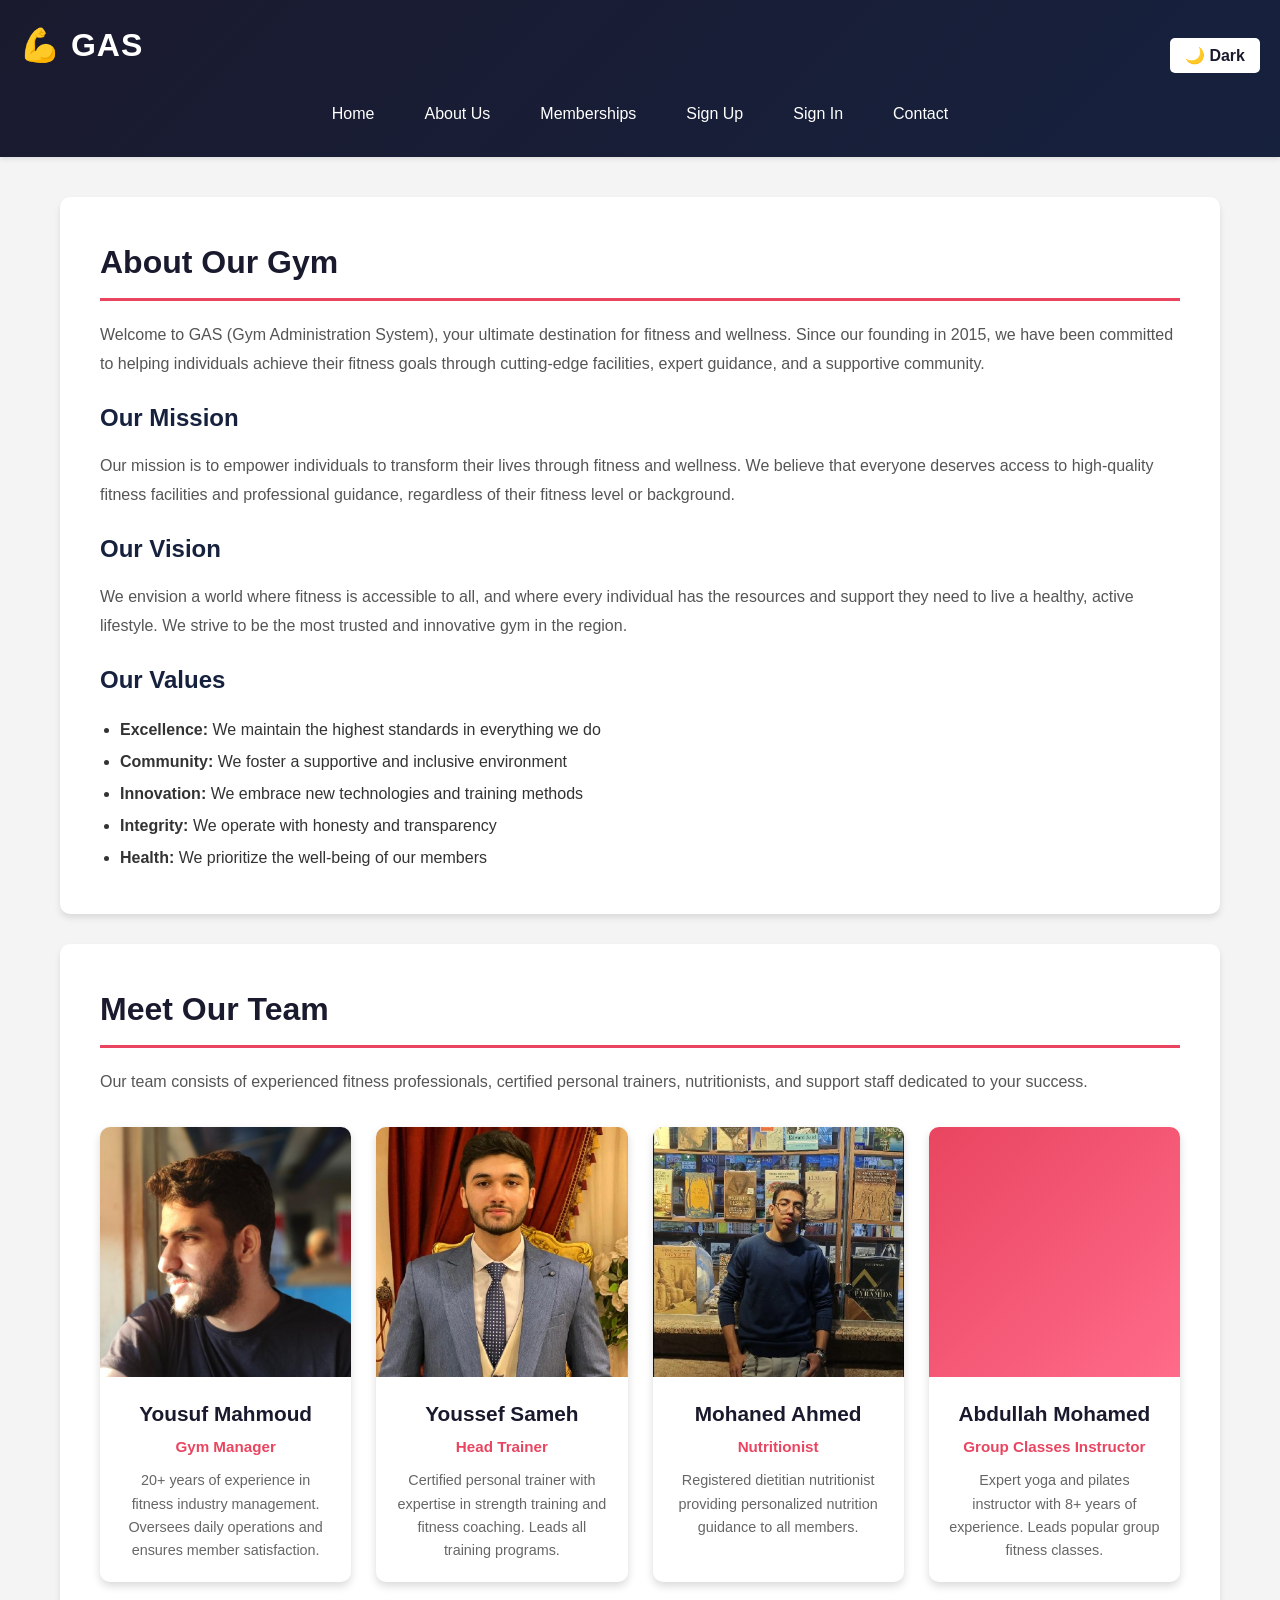
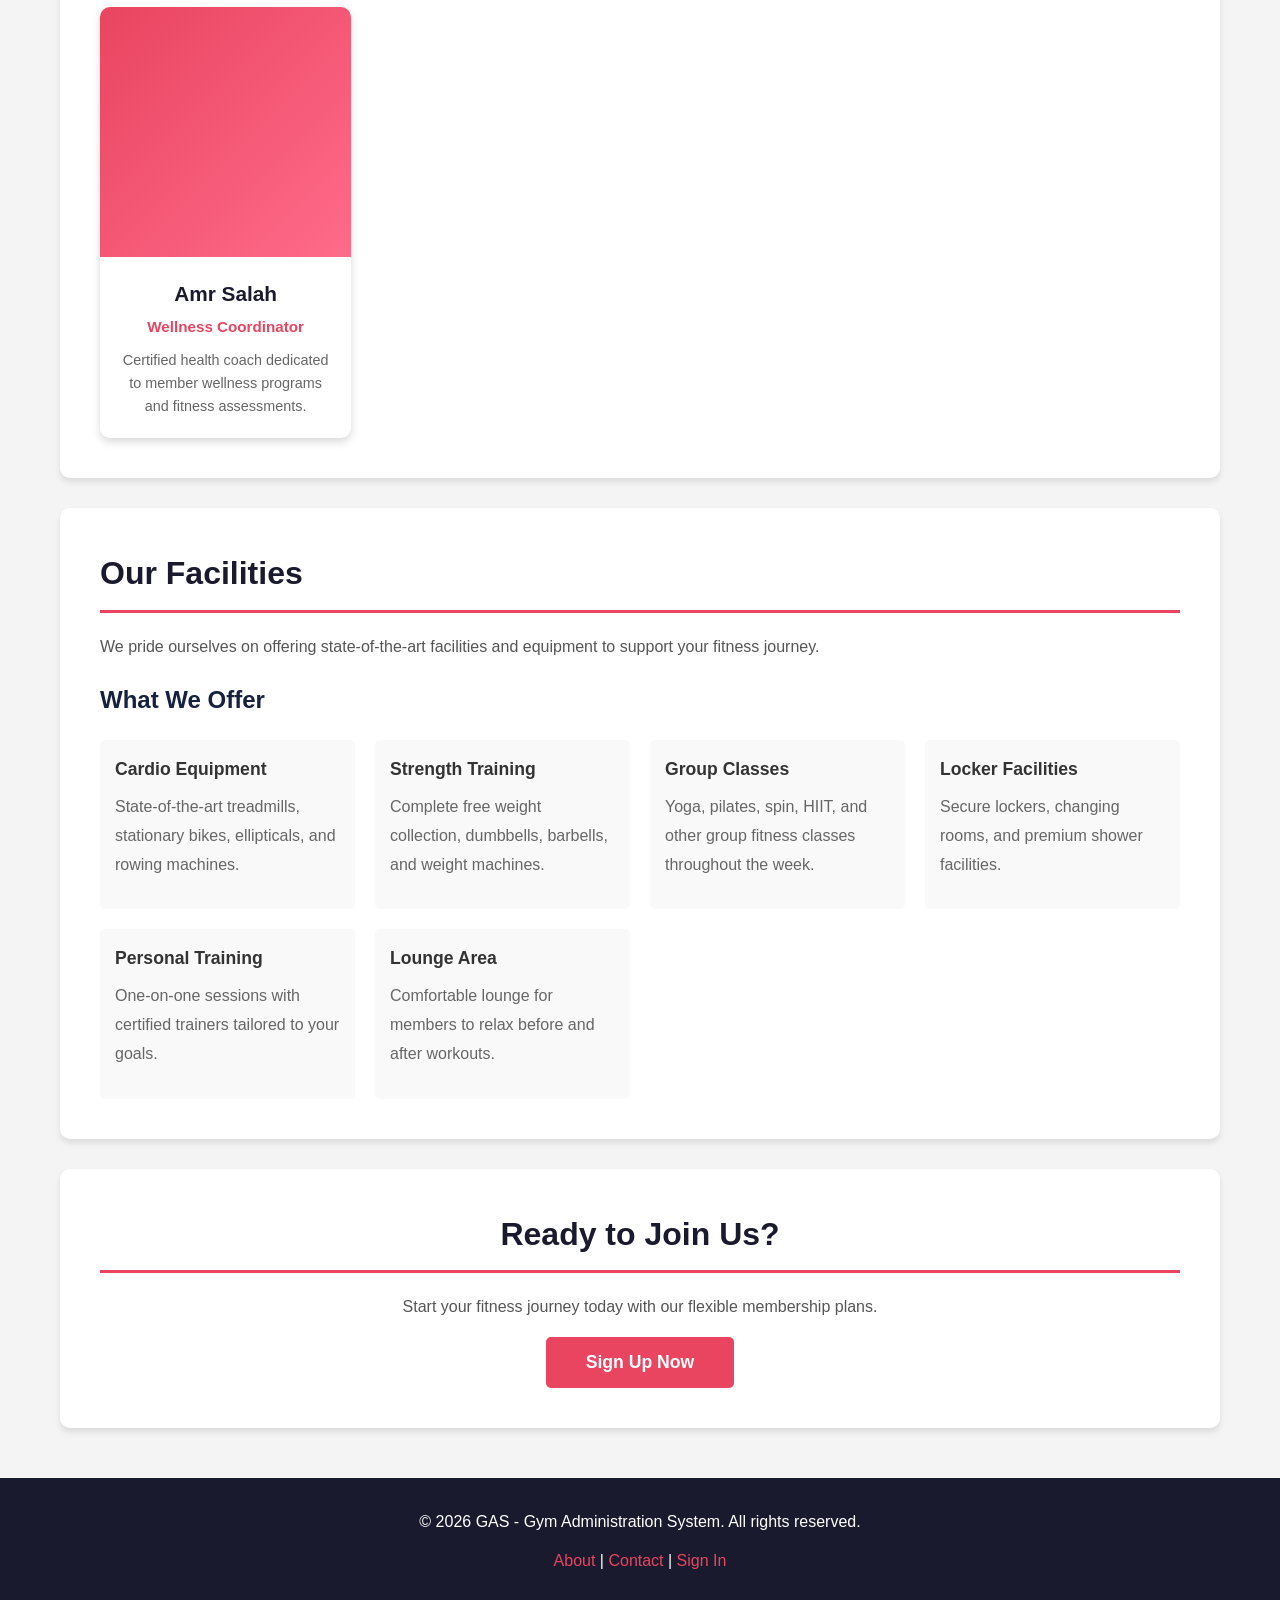
==== about.html @ 2ce0ecf8 "Adding website content" ====
<!DOCTYPE html>
<html lang="en">
<head>
    <meta charset="UTF-8">
    <meta name="viewport" content="width=device-width, initial-scale=1.0">
    <title>About Us - GAS (Gym Administration System)</title>
    <link rel="stylesheet" href="style.css">
</head>
<body>
    <!-- HEADER & NAVIGATION -->
    <header>
        <div style="display: flex; justify-content: space-between; align-items: center; padding: 0 20px;">
            <h1>💪 GAS 
            </h1>
            <button id="themeToggle" onclick="toggleTheme();" style="background: white; color: #1a1a2e; border: none; padding: 8px 15px; border-radius: 5px; cursor: pointer; font-weight: 600; font-size: 1em;">🌙 Dark</button>
        </div>
        <nav>
            <a href="index.html">Home</a>
            <a href="about.html">About Us</a>
            <a href="checkout.html">Memberships</a>
            <a href="signup.html">Sign Up</a>
            <a href="signin.html">Sign In</a>
            <a href="contact.html">Contact</a>
        </nav>
    </header>

    <!-- MAIN CONTENT -->
    <div class="container">
        <!-- ABOUT SECTION -->
        <div class="section">
            <h2>About Our Gym</h2>
            <p>
                Welcome to GAS (Gym Administration System), your ultimate destination for fitness and wellness. 
                Since our founding in 2015, we have been committed to helping individuals achieve their fitness 
                goals through cutting-edge facilities, expert guidance, and a supportive community.
            </p>

            <h3>Our Mission</h3>
            <p>
                Our mission is to empower individuals to transform their lives through fitness and wellness. 
                We believe that everyone deserves access to high-quality fitness facilities and professional 
                guidance, regardless of their fitness level or background.
            </p>

            <h3>Our Vision</h3>
            <p>
                We envision a world where fitness is accessible to all, and where every individual has the 
                resources and support they need to live a healthy, active lifestyle. We strive to be the most 
                trusted and innovative gym in the region.
            </p>

            <h3>Our Values</h3>
            <ul style="margin-left: 20px; line-height: 2;">
                <li><strong>Excellence:</strong> We maintain the highest standards in everything we do</li>
                <li><strong>Community:</strong> We foster a supportive and inclusive environment</li>
                <li><strong>Innovation:</strong> We embrace new technologies and training methods</li>
                <li><strong>Integrity:</strong> We operate with honesty and transparency</li>
                <li><strong>Health:</strong> We prioritize the well-being of our members</li>
            </ul>
        </div>

        <!-- TEAM SECTION -->
        <div class="section">
            <h2>Meet Our Team</h2>
            <p>
                Our team consists of experienced fitness professionals, certified personal trainers, 
                nutritionists, and support staff dedicated to your success.
            </p>

            <div class="team-grid">
                <div class="team-card">
                    <img src="images/Yousuf.jpg" alt="Yousuf Mahmoud" class="team-image-photo">
                    <div class="team-info">
                        <div class="team-name">Yousuf Mahmoud</div>
                        <div class="team-role">Gym Manager</div>
                        <div class="team-description">
                            20+ years of experience in fitness industry management. Oversees daily operations and ensures member satisfaction.
                        </div>
                    </div>
                </div>

                <div class="team-card">
                    <img src="images/sameh.jpeg" alt="Youssef Sameh" class="team-image-photo">
                    <div class="team-info">
                        <div class="team-name">Youssef Sameh</div>
                        <div class="team-role">Head Trainer</div>
                        <div class="team-description">
                            Certified personal trainer with expertise in strength training and fitness coaching. Leads all training programs.
                        </div>
                    </div>
                </div>

                <div class="team-card">
                    <img src="images/Mohaned.jpeg" alt="Mohaned Ahmed" class="team-image-photo">
                    <div class="team-info">
                        <div class="team-name">Mohaned Ahmed</div>
                        <div class="team-role">Nutritionist</div>
                        <div class="team-description">
                            Registered dietitian nutritionist providing personalized nutrition guidance to all members.
                        </div>
                    </div>
                </div>

                <div class="team-card">
                    <div class="team-image"></div>
                    <div class="team-info">
                        <div class="team-name">Abdullah Mohamed</div>
                        <div class="team-role">Group Classes Instructor</div>
                        <div class="team-description">
                            Expert yoga and pilates instructor with 8+ years of experience. Leads popular group fitness classes.
                        </div>
                    </div>
                </div>

                <div class="team-card">
                    <div class="team-image"></div>
                    <div class="team-info">
                        <div class="team-name">Amr Salah</div>
                        <div class="team-role">Wellness Coordinator</div>
                        <div class="team-description">
                            Certified health coach dedicated to member wellness programs and fitness assessments.
                        </div>
                    </div>
                </div>
            </div>
        </div>

        <!-- FACILITIES SECTION -->
        <div class="section">
            <h2>Our Facilities</h2>
            <p>
                We pride ourselves on offering state-of-the-art facilities and equipment to support your fitness journey.
            </p>

            <h3>What We Offer</h3>
            <div style="display: grid; grid-template-columns: repeat(auto-fit, minmax(250px, 1fr)); gap: 20px; margin-top: 20px;">
                <div style="padding: 15px; background: #f9f9f9; border-radius: 5px;">
                    <strong style="font-size: 1.1em;">Cardio Equipment</strong>
                    <p style="margin-top: 10px; color: #666;">
                        State-of-the-art treadmills, stationary bikes, ellipticals, and rowing machines.
                    </p>
                </div>

                <div style="padding: 15px; background: #f9f9f9; border-radius: 5px;">
                    <strong style="font-size: 1.1em;">Strength Training</strong>
                    <p style="margin-top: 10px; color: #666;">
                        Complete free weight collection, dumbbells, barbells, and weight machines.
                    </p>
                </div>

                <div style="padding: 15px; background: #f9f9f9; border-radius: 5px;">
                    <strong style="font-size: 1.1em;">Group Classes</strong>
                    <p style="margin-top: 10px; color: #666;">
                        Yoga, pilates, spin, HIIT, and other group fitness classes throughout the week.
                    </p>
                </div>

                <div style="padding: 15px; background: #f9f9f9; border-radius: 5px;">
                    <strong style="font-size: 1.1em;">Locker Facilities</strong>
                    <p style="margin-top: 10px; color: #666;">
                        Secure lockers, changing rooms, and premium shower facilities.
                    </p>
                </div>

                <div style="padding: 15px; background: #f9f9f9; border-radius: 5px;">
                    <strong style="font-size: 1.1em;">Personal Training</strong>
                    <p style="margin-top: 10px; color: #666;">
                        One-on-one sessions with certified trainers tailored to your goals.
                    </p>
                </div>

                <div style="padding: 15px; background: #f9f9f9; border-radius: 5px;">
                    <strong style="font-size: 1.1em;">Lounge Area</strong>
                    <p style="margin-top: 10px; color: #666;">
                        Comfortable lounge for members to relax before and after workouts.
                    </p>
                </div>
            </div>
        </div>

        <!-- CTA SECTION -->
        <div class="section text-center">
            <h2>Ready to Join Us?</h2>
            <p>Start your fitness journey today with our flexible membership plans.</p>
            <button onclick="window.location.href='signup.html';" style="font-size: 1.1em; padding: 15px 40px;">
                Sign Up Now
            </button>
        </div>
    </div>

    <!-- FOOTER -->
    <footer>
        <p>&copy; 2026 GAS - Gym Administration System. All rights reserved.</p>
        <p>
            <a href="about.html">About</a> | 
            <a href="contact.html">Contact</a> | 
            <a href="signin.html">Sign In</a>
        </p>
    </footer>

    <script src="script.js"></script>
</body>
</html>
---- style.css ----
/* ============================================
   GYM ADMINISTRATION SYSTEM - SHARED CSS
   ============================================ */

* {
    margin: 0;
    padding: 0;
    box-sizing: border-box;
}

body {
    font-family: 'Segoe UI', Tahoma, Geneva, Verdana, sans-serif;
    line-height: 1.6;
    color: #333;
    background-color: #f4f4f4;
}

/* ============================================
   HEADER & NAVIGATION
   ============================================ */

header {
    background: linear-gradient(135deg, #1a1a2e 0%, #16213e 100%);
    color: white;
    padding: 20px 0;
    box-shadow: 0 2px 5px rgba(0, 0, 0, 0.1);
}

header h1 {
    text-align: center;
    font-size: 2em;
    margin-bottom: 20px;
    letter-spacing: 1px;
}

nav {
    display: flex;
    justify-content: center;
    flex-wrap: wrap;
    gap: 20px;
}

nav a {
    color: white;
    text-decoration: none;
    padding: 10px 15px;
    border-radius: 5px;
    transition: background 0.3s ease;
    font-weight: 500;
}

nav a:hover {
    background-color: #e94560;
}

/* ============================================
   CONTAINER & LAYOUT
   ============================================ */

.container {
    max-width: 1200px;
    margin: 40px auto;
    padding: 0 20px;
}

.section {
    background: white;
    padding: 40px;
    border-radius: 10px;
    box-shadow: 0 4px 6px rgba(0, 0, 0, 0.1);
    margin-bottom: 30px;
}

h2 {
    font-size: 2em;
    color: #1a1a2e;
    margin-bottom: 20px;
    border-bottom: 3px solid #e94560;
    padding-bottom: 10px;
}

h3 {
    font-size: 1.5em;
    color: #16213e;
    margin-top: 20px;
    margin-bottom: 15px;
}

p {
    color: #555;
    margin-bottom: 15px;
    line-height: 1.8;
}

/* ============================================
   FORMS
   ============================================ */

form {
    display: flex;
    flex-direction: column;
    gap: 15px;
    margin-top: 20px;
}

label {
    font-weight: 600;
    color: #1a1a2e;
    margin-bottom: 5px;
    display: block;
}

input[type="text"],
input[type="email"],
input[type="password"],
input[type="tel"],
textarea,
select {
    padding: 12px;
    border: 2px solid #ddd;
    border-radius: 5px;
    font-size: 1em;
    transition: border-color 0.3s ease;
    font-family: inherit;
}

input[type="text"]:focus,
input[type="email"]:focus,
input[type="password"]:focus,
input[type="tel"]:focus,
textarea:focus,
select:focus {
    outline: none;
    border-color: #e94560;
    background-color: #fafafa;
}

textarea {
    resize: vertical;
    min-height: 120px;
}

/* ============================================
   BUTTONS
   ============================================ */

button,
input[type="submit"] {
    padding: 12px 30px;
    background-color: #e94560;
    color: white;
    border: none;
    border-radius: 5px;
    font-size: 1em;
    font-weight: 600;
    cursor: pointer;
    transition: background-color 0.3s ease, transform 0.2s ease;
}

button:hover,
input[type="submit"]:hover {
    background-color: #d63a4f;
    transform: translateY(-2px);
}

button:active,
input[type="submit"]:active {
    transform: translateY(0);
}

/* ============================================
   CARDS & PRODUCTS
   ============================================ */

.products-grid {
    display: grid;
    grid-template-columns: repeat(auto-fit, minmax(250px, 1fr));
    gap: 25px;
    margin-top: 30px;
}

.product-card {
    background: white;
    border: 2px solid #ddd;
    border-radius: 10px;
    padding: 25px;
    text-align: center;
    box-shadow: 0 2px 8px rgba(0, 0, 0, 0.1);
    transition: transform 0.3s ease, box-shadow 0.3s ease;
}

.product-card:hover {
    transform: translateY(-5px);
    box-shadow: 0 6px 15px rgba(0, 0, 0, 0.15);
}

.product-name {
    font-size: 1.5em;
    font-weight: 700;
    color: #1a1a2e;
    margin-bottom: 10px;
}

.product-description {
    color: #666;
    margin-bottom: 15px;
    font-size: 0.95em;
}

.product-price {
    font-size: 2em;
    color: #e94560;
    font-weight: 700;
    margin-bottom: 15px;
}

.product-duration {
    color: #999;
    margin-bottom: 20px;
    font-size: 0.9em;
}

.product-features {
    text-align: left;
    margin: 20px 0;
    background: #f9f9f9;
    padding: 15px;
    border-radius: 5px;
    font-size: 0.9em;
}

.product-features li {
    list-style-position: inside;
    margin: 8px 0;
    color: #555;
}

/* ============================================
   TEAM MEMBER CARDS
   ============================================ */

.team-grid {
    display: grid;
    grid-template-columns: repeat(auto-fit, minmax(220px, 1fr));
    gap: 25px;
    margin-top: 30px;
}

.team-card {
    background: white;
    border-radius: 10px;
    overflow: hidden;
    box-shadow: 0 4px 8px rgba(0, 0, 0, 0.15);
    transition: transform 0.3s ease, box-shadow 0.3s ease;
    text-align: center;
}

.team-card:hover {
    transform: translateY(-8px);
    box-shadow: 0 8px 16px rgba(0, 0, 0, 0.2);
}

.team-image {
    width: 100%;
    height: 250px;
    background: linear-gradient(135deg, #e94560, #ff6b8a);
    display: flex;
    align-items: center;
    justify-content: center;
    font-size: 5em;
    color: white;
    font-weight: bold;
}

.team-image-photo {
    width: 100%;
    height: 250px;
    object-fit: cover;
    display: block;
}

.team-info {
    padding: 20px;
}

.team-name {
    font-size: 1.3em;
    font-weight: 700;
    color: #1a1a2e;
    margin-bottom: 5px;
}

.team-role {
    font-size: 0.95em;
    color: #e94560;
    font-weight: 600;
    margin-bottom: 10px;
}

.team-description {
    color: #666;
    font-size: 0.9em;
    line-height: 1.6;
}

/* ============================================
   CHECKOUT SUMMARY
   ============================================ */

.checkout-summary {
    background: #f9f9f9;
    padding: 20px;
    border-radius: 10px;
    margin-top: 30px;
    border-left: 4px solid #e94560;
}

.summary-row {
    display: flex;
    justify-content: space-between;
    padding: 10px 0;
    border-bottom: 1px solid #ddd;
}

.summary-row:last-child {
    border-bottom: none;
}

.summary-total {
    display: flex;
    justify-content: space-between;
    padding: 15px 0;
    font-weight: 700;
    font-size: 1.3em;
    color: #1a1a2e;
    border-top: 2px solid #ddd;
}

.checkout-form {
    background: #f9f9f9;
    padding: 25px;
    border-radius: 10px;
    margin-top: 30px;
}

/* ============================================
   FOOTER
   ============================================ */

footer {
    background: #1a1a2e;
    color: white;
    text-align: center;
    padding: 30px;
    margin-top: 50px;
}

footer p {
    color: white;
    margin-bottom: 10px;
}

footer a {
    color: #e94560;
    text-decoration: none;
}

footer a:hover {
    text-decoration: underline;
}

/* ============================================
   UTILITY CLASSES
   ============================================ */

.text-center {
    text-align: center;
}

.text-success {
    color: #27ae60;
}

.text-error {
    color: #e74c3c;
}

.mt-20 {
    margin-top: 20px;
}

.mb-20 {
    margin-bottom: 20px;
}

.hidden {
    display: none;
}

/* ============================================
   RESPONSIVE DESIGN
   ============================================ */

@media (max-width: 768px) {
    header h1 {
        font-size: 1.5em;
    }

    nav {
        gap: 10px;
    }

    nav a {
        padding: 8px 12px;
        font-size: 0.9em;
    }

    .container {
        margin: 20px auto;
    }

    .section {
        padding: 20px;
    }

    h2 {
        font-size: 1.5em;
    }

    .products-grid {
        grid-template-columns: 1fr;
    }

    form {
        gap: 12px;
    }
}

/* ============================================
   DARK MODE THEME
   ============================================ */

body.dark-mode {
    background-color: #1a1a2e;
    color: #e0e0e0;
}

body.dark-mode header {
    background: linear-gradient(135deg, #0f0f1e 0%, #1a1a2e 100%);
    box-shadow: 0 2px 5px rgba(0, 0, 0, 0.5);
}

body.dark-mode nav a:hover {
    background-color: #ff6b8a;
}

body.dark-mode .section {
    background: #2a2a3e;
    box-shadow: 0 4px 6px rgba(0, 0, 0, 0.3);
    border-color: #3a3a4e;
}

body.dark-mode h2 {
    color: #e0e0e0;
    border-bottom-color: #e94560;
}

body.dark-mode h3 {
    color: #f0f0f0;
}

body.dark-mode p {
    color: #b0b0b0;
}

body.dark-mode label {
    color: #e0e0e0;
}

body.dark-mode input[type="text"],
body.dark-mode input[type="email"],
body.dark-mode input[type="password"],
body.dark-mode input[type="tel"],
body.dark-mode textarea,
body.dark-mode select {
    background-color: #1a1a2e;
    color: #e0e0e0;
    border-color: #444;
}

body.dark-mode input[type="text"]:focus,
body.dark-mode input[type="email"]:focus,
body.dark-mode input[type="password"]:focus,
body.dark-mode input[type="tel"]:focus,
body.dark-mode textarea:focus,
body.dark-mode select:focus {
    border-color: #e94560;
    background-color: #252535;
}

body.dark-mode .product-card {
    background: #2a2a3e;
    border-color: #444;
    box-shadow: 0 2px 8px rgba(0, 0, 0, 0.3);
}

body.dark-mode .product-card:hover {
    box-shadow: 0 6px 15px rgba(233, 69, 96, 0.3);
}

body.dark-mode .product-name {
    color: #e0e0e0;
}

body.dark-mode .product-description {
    color: #a0a0a0;
}

body.dark-mode .product-duration {
    color: #707070;
}

body.dark-mode .product-features {
    background: #1a1a2e;
}

body.dark-mode .product-features li {
    color: #a0a0a0;
}

body.dark-mode .team-card {
    background: #2a2a3e;
    box-shadow: 0 4px 8px rgba(0, 0, 0, 0.3);
}

body.dark-mode .team-card:hover {
    box-shadow: 0 8px 16px rgba(233, 69, 96, 0.3);
}

body.dark-mode .team-name {
    color: #e0e0e0;
}

body.dark-mode .team-description {
    color: #a0a0a0;
}

body.dark-mode .checkout-summary {
    background: #1a1a2e;
    border-left-color: #e94560;
}

body.dark-mode .summary-row {
    border-bottom-color: #444;
    color: #e0e0e0;
}

body.dark-mode .summary-total {
    color: #e0e0e0;
    border-top-color: #444;
}

body.dark-mode .checkout-form {
    background: #1a1a2e;
}

body.dark-mode footer {
    background: #0f0f1e;
}

body.dark-mode footer p {
    color: #e0e0e0;
}

body.dark-mode footer a {
    color: #ff6b8a;
}

body.dark-mode .text-center {
    color: #e0e0e0;
}

body.dark-mode #themeToggle {
    background: #2a2a3e;
    color: #e0e0e0;
    border-color: #444;
}
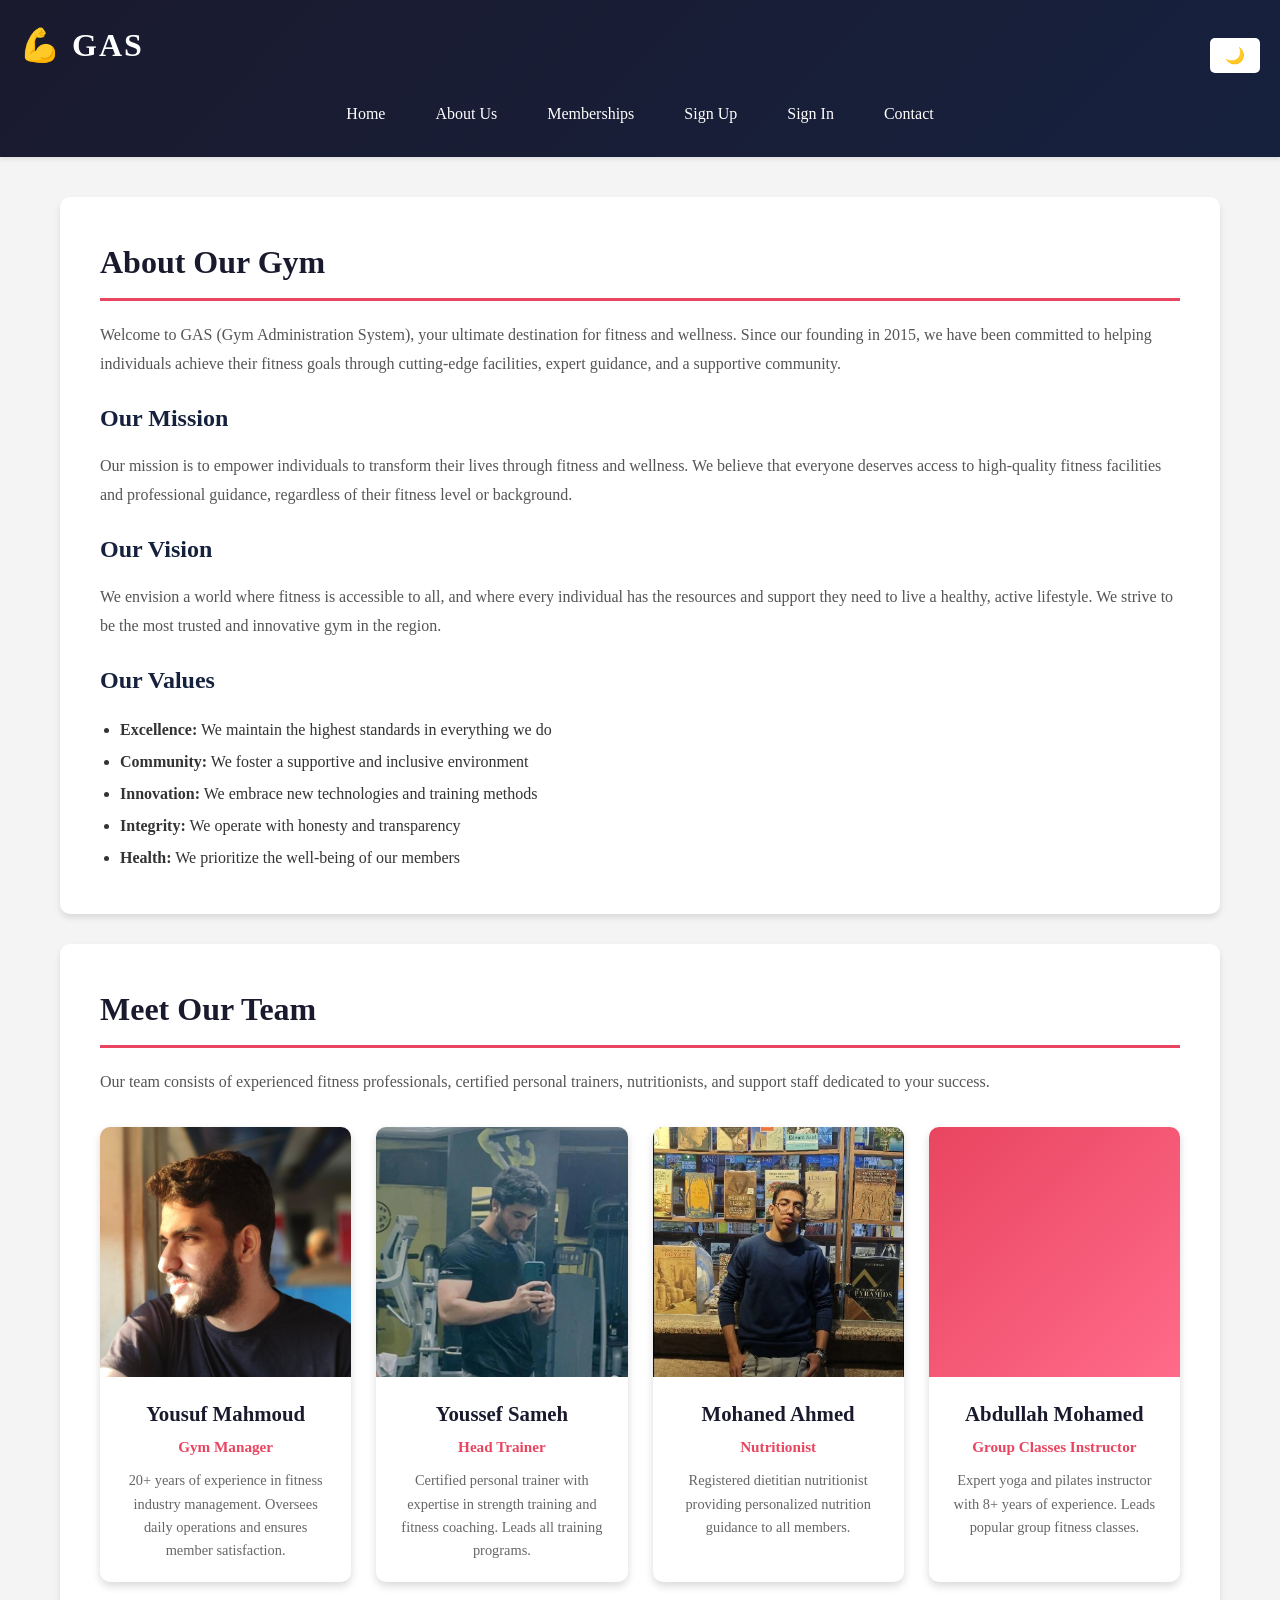
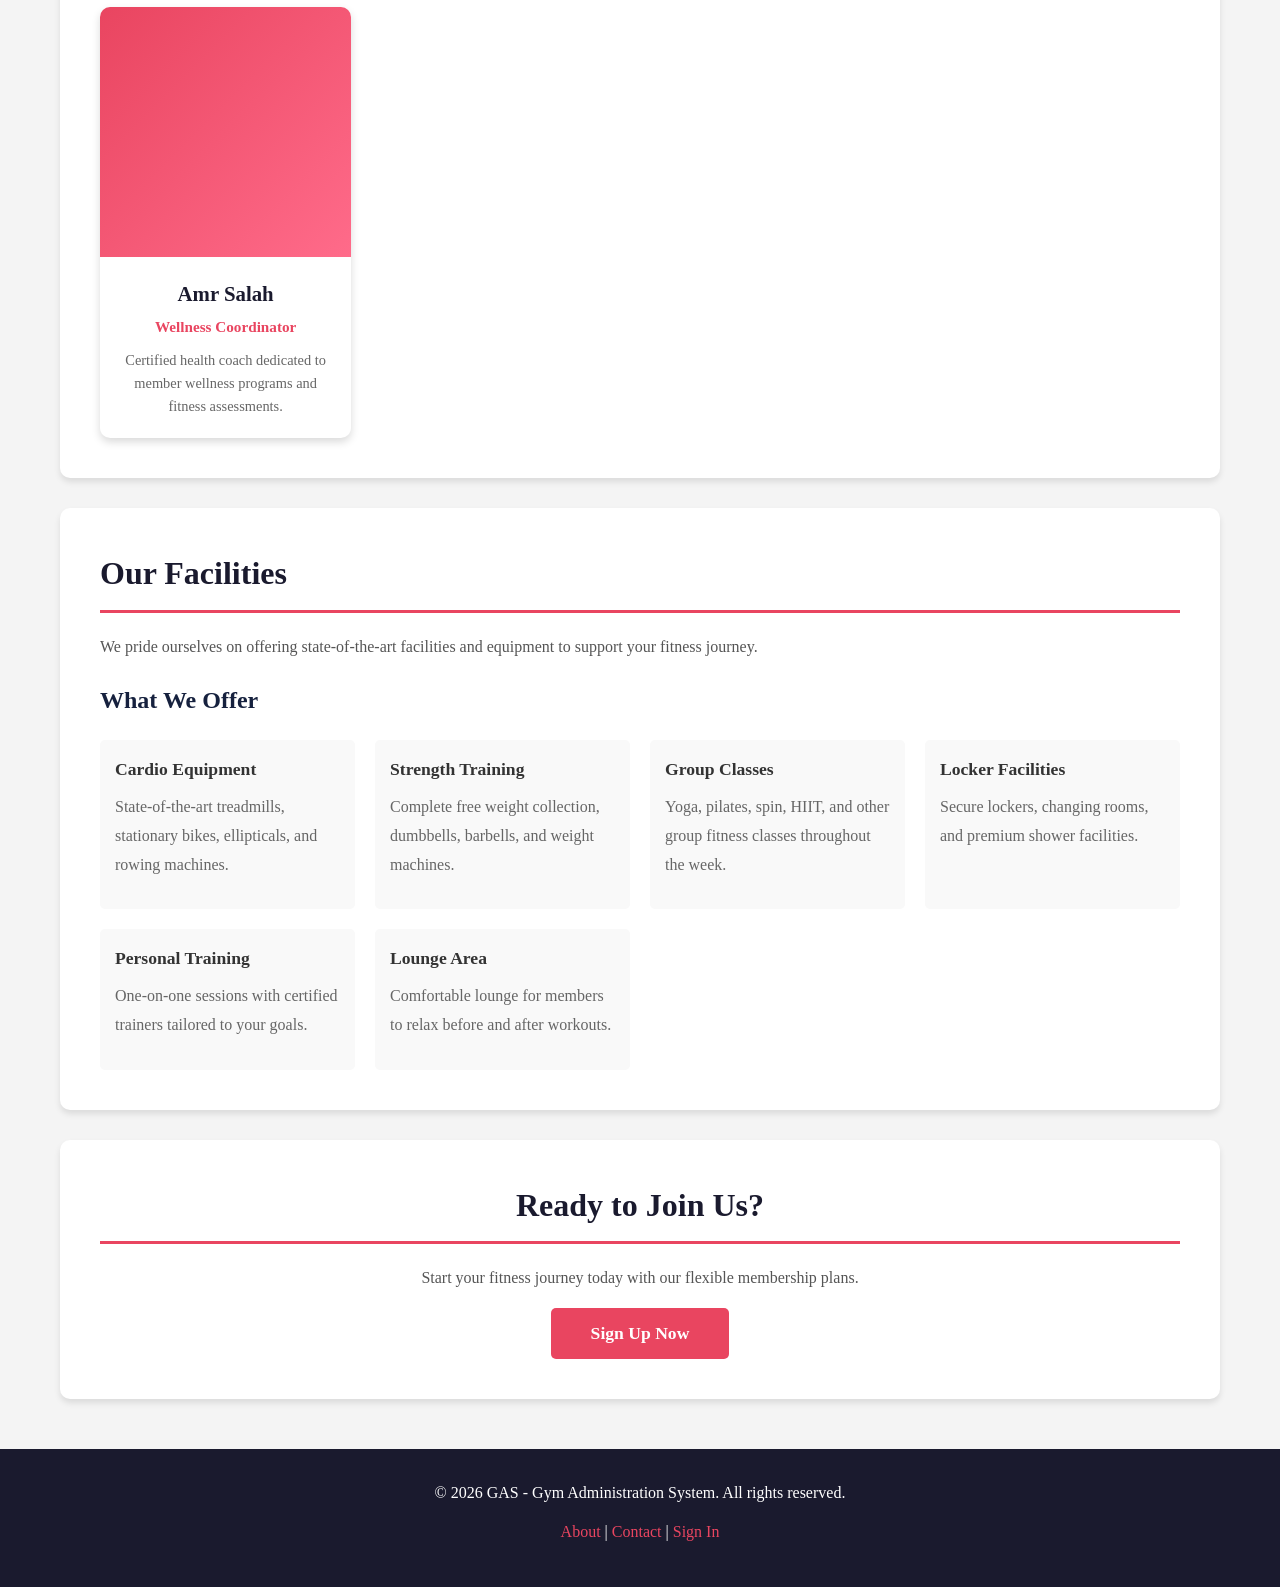
==== commit f779428c: "Some design changes" ====
--- a/about.html
+++ b/about.html
@@ -12,7 +12,7 @@
         <div style="display: flex; justify-content: space-between; align-items: center; padding: 0 20px;">
             <h1>💪 GAS 
             </h1>
-            <button id="themeToggle" onclick="toggleTheme();" style="background: white; color: #1a1a2e; border: none; padding: 8px 15px; border-radius: 5px; cursor: pointer; font-weight: 600; font-size: 1em;">🌙 Dark</button>
+            <button id="themeToggle" onclick="toggleTheme();" style="background: white; color: #1a1a2e; border: none; padding: 8px 15px; border-radius: 5px; cursor: pointer; font-weight: 600; font-size: 1em;">🌙</button>
         </div>
         <nav>
             <a href="index.html">Home</a>
@@ -80,7 +80,7 @@
                 </div>
 
                 <div class="team-card">
-                    <img src="images/sameh.jpeg" alt="Youssef Sameh" class="team-image-photo">
+                    <img src="images/usf.enc" alt="Youssef Sameh" class="team-image-photo">
                     <div class="team-info">
                         <div class="team-name">Youssef Sameh</div>
                         <div class="team-role">Head Trainer</div>
--- a/style.css
+++ b/style.css
@@ -9,10 +9,11 @@
 }
 
 body {
-    font-family: 'Segoe UI', Tahoma, Geneva, Verdana, sans-serif;
     line-height: 1.6;
     color: #333;
     background-color: #f4f4f4;
+    font-family:'Times New Roman', Times, serif;
+
 }
 
 /* ============================================
@@ -31,6 +32,9 @@
     font-size: 2em;
     margin-bottom: 20px;
     letter-spacing: 1px;
+    text-transform: uppercase;
+    font-family:'Times New Roman', Times, serif;
+    letter-spacing: 2px;
 }
 
 nav {
@@ -77,6 +81,7 @@
     margin-bottom: 20px;
     border-bottom: 3px solid #e94560;
     padding-bottom: 10px;
+    font-family:'Times New Roman', Times, serif;
 }
 
 h3 {
@@ -84,6 +89,7 @@
     color: #16213e;
     margin-top: 20px;
     margin-bottom: 15px;
+    font-family:'Times New Roman', Times, serif;
 }
 
 p {
@@ -155,6 +161,7 @@
     font-weight: 600;
     cursor: pointer;
     transition: background-color 0.3s ease, transform 0.2s ease;
+    font-family:'Times New Roman', Times, serif;
 }
 
 button:hover,
@@ -199,6 +206,7 @@
     font-weight: 700;
     color: #1a1a2e;
     margin-bottom: 10px;
+    font-family:'Times New Roman', Times, serif;
 }
 
 .product-description {
@@ -212,12 +220,14 @@
     color: #e94560;
     font-weight: 700;
     margin-bottom: 15px;
+    font-family:'Times New Roman', Times, serif;
 }
 
 .product-duration {
     color: #999;
     margin-bottom: 20px;
     font-size: 0.9em;
+    font-family:'Times New Roman', Times, serif;
 }
 
 .product-features {
@@ -227,6 +237,7 @@
     padding: 15px;
     border-radius: 5px;
     font-size: 0.9em;
+    font-family:'Times New Roman', Times, serif;
 }
 
 .product-features li {
@@ -270,6 +281,7 @@
     font-size: 5em;
     color: white;
     font-weight: bold;
+    font-family:'Times New Roman', Times, serif;
 }
 
 .team-image-photo {
@@ -288,10 +300,12 @@
     font-weight: 700;
     color: #1a1a2e;
     margin-bottom: 5px;
+    font-family:'Times New Roman', Times, serif;
 }
 
 .team-role {
     font-size: 0.95em;
+    font-family:'Times New Roman', Times, serif;
     color: #e94560;
     font-weight: 600;
     margin-bottom: 10px;
@@ -301,6 +315,7 @@
     color: #666;
     font-size: 0.9em;
     line-height: 1.6;
+    font-family:'Times New Roman', Times, serif;
 }
 
 /* ============================================
@@ -334,6 +349,7 @@
     font-size: 1.3em;
     color: #1a1a2e;
     border-top: 2px solid #ddd;
+    font-family:'Times New Roman', Times, serif;
 }
 
 .checkout-form {
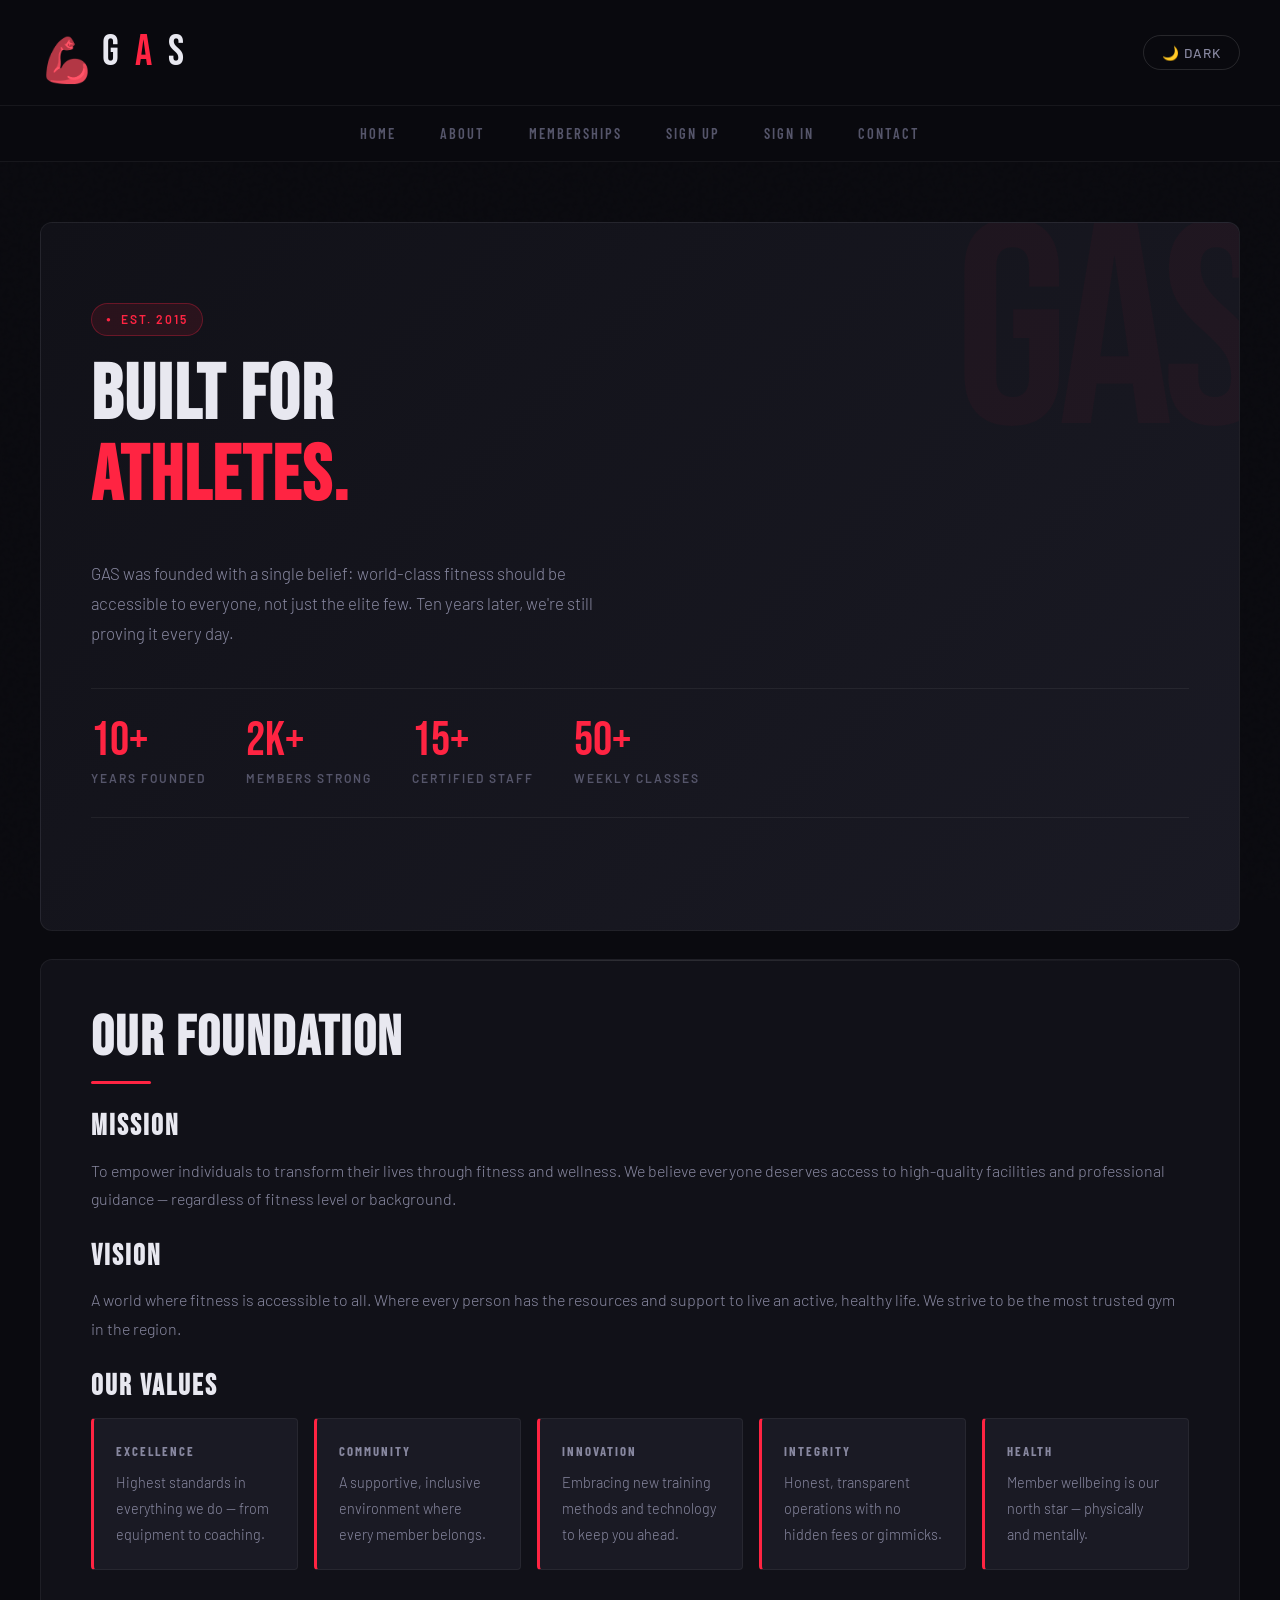
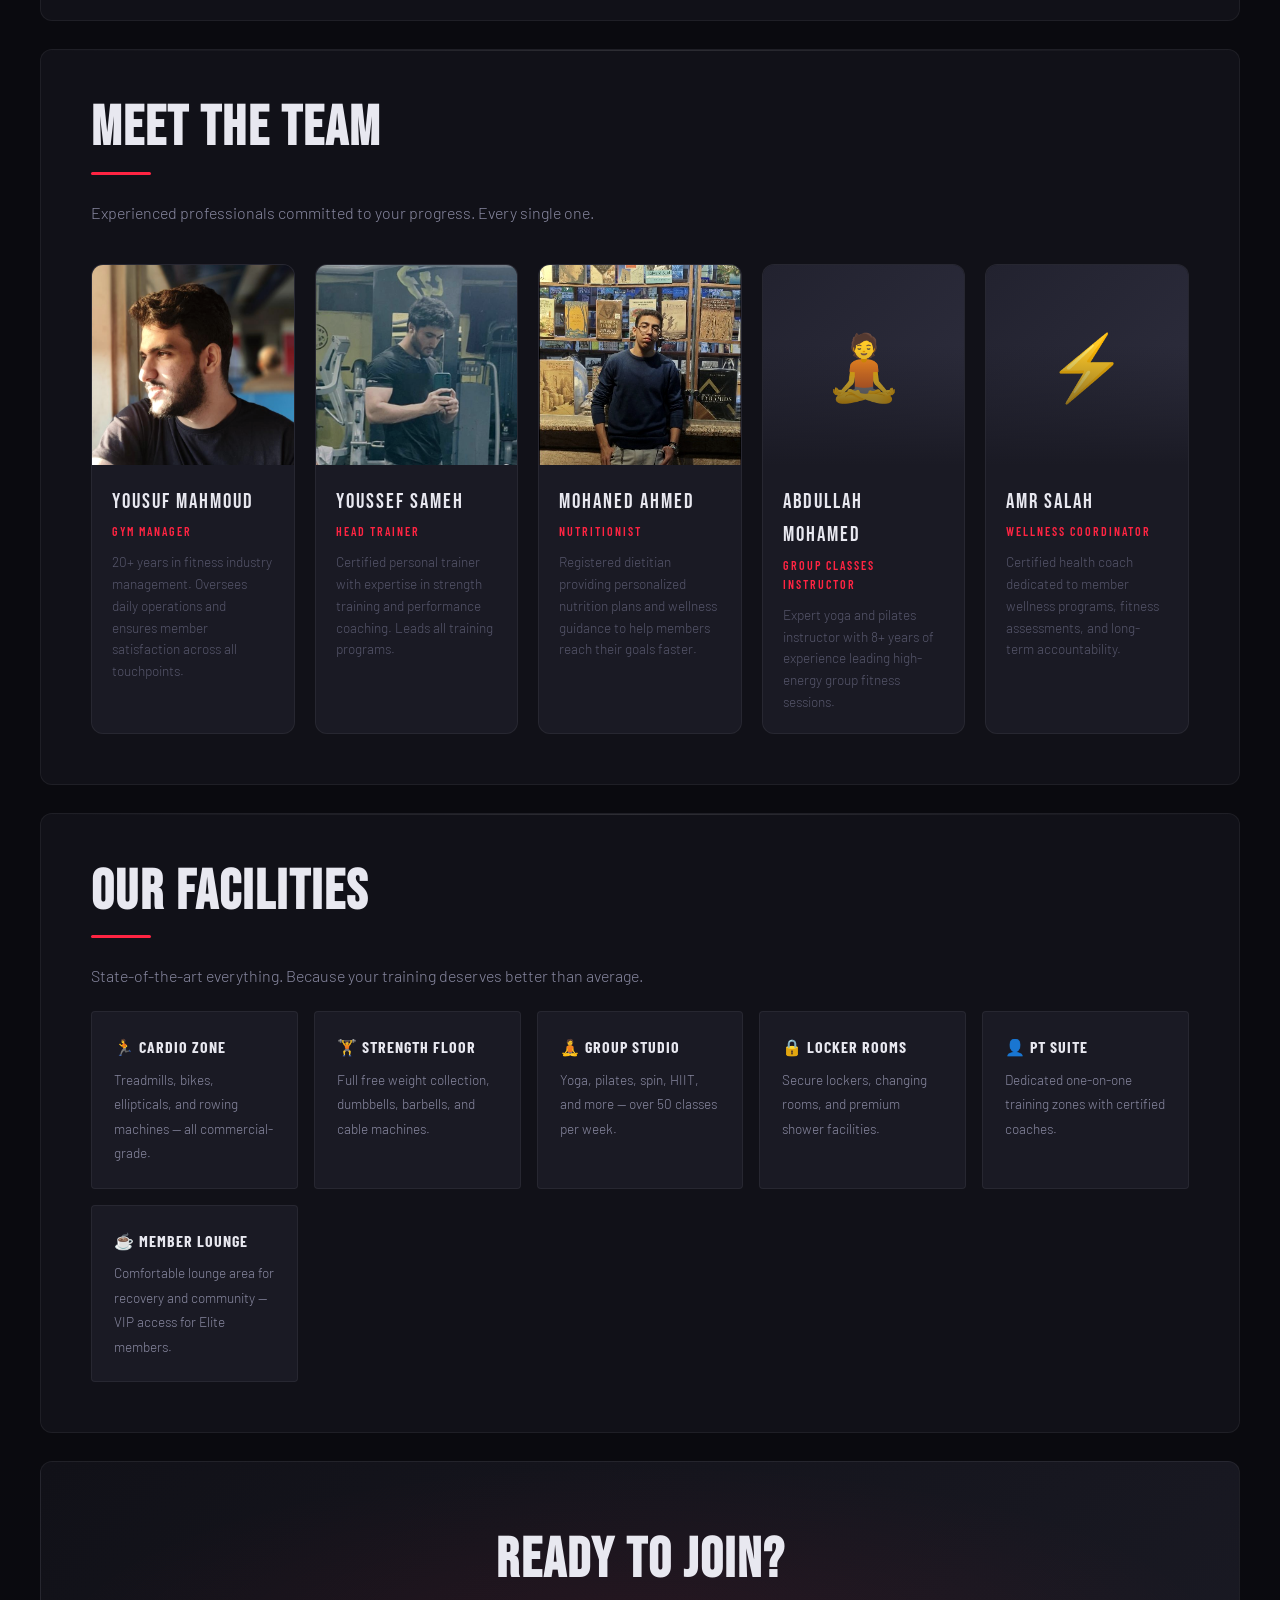
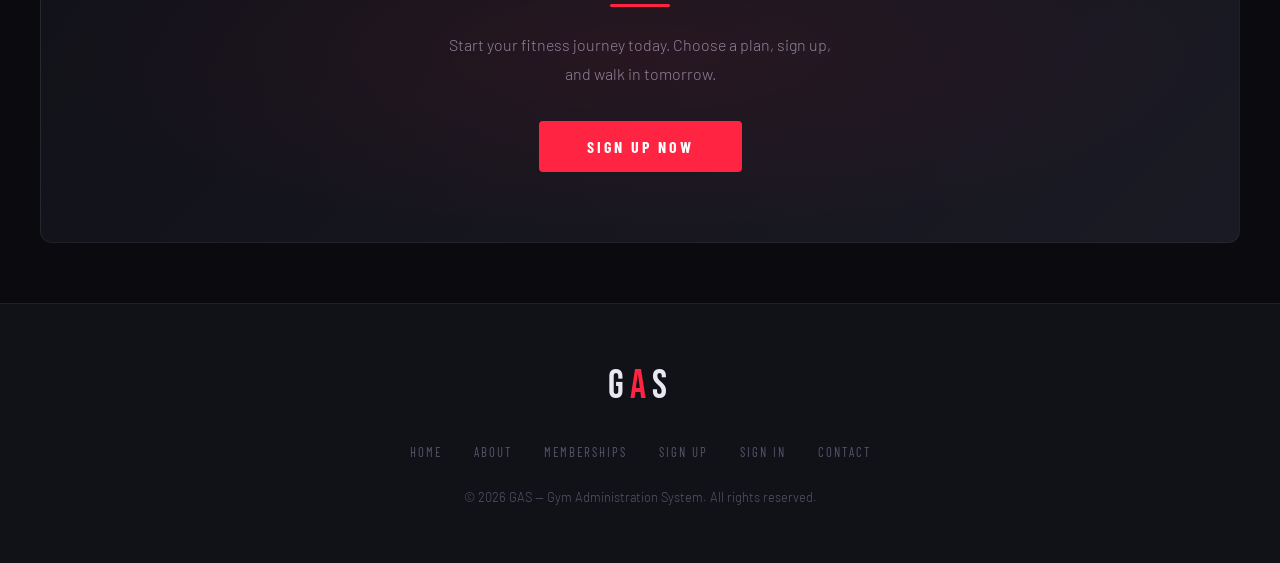
==== commit 319ebe53: "new design and logo + icon" ====
--- a/about.html
+++ b/about.html
@@ -3,201 +3,179 @@
 <head>
     <meta charset="UTF-8">
     <meta name="viewport" content="width=device-width, initial-scale=1.0">
-    <title>About Us - GAS (Gym Administration System)</title>
+    <title>About — GAS Gym Administration System</title>
     <link rel="stylesheet" href="style.css">
 </head>
 <body>
-    <!-- HEADER & NAVIGATION -->
-    <header>
-        <div style="display: flex; justify-content: space-between; align-items: center; padding: 0 20px;">
-            <h1>💪 GAS 
-            </h1>
-            <button id="themeToggle" onclick="toggleTheme();" style="background: white; color: #1a1a2e; border: none; padding: 8px 15px; border-radius: 5px; cursor: pointer; font-weight: 600; font-size: 1em;">🌙</button>
+
+<header>
+    <div class="header-top">
+        <div class="logo"><span class="logo-icon">💪</span> G<span>A</span>S</div>
+        <button id="themeToggle" onclick="toggleTheme();">🌙 Dark</button>
+    </div>
+    <nav>
+        <a href="index.html">Home</a>
+        <a href="about.html">About</a>
+        <a href="checkout.html">Memberships</a>
+        <a href="signup.html">Sign Up</a>
+        <a href="signin.html">Sign In</a>
+        <a href="contact.html">Contact</a>
+    </nav>
+</header>
+
+<div class="container">
+
+    <!-- ABOUT HERO -->
+    <div class="hero-section">
+        <div class="hero-badge">Est. 2015</div>
+        <h2>Built for<br><span class="tag-red">Athletes.</span></h2>
+        <p style="max-width: 520px; margin-top: 20px; font-size: 1.05rem;">
+            GAS was founded with a single belief: world-class fitness should be accessible to everyone, 
+            not just the elite few. Ten years later, we're still proving it every day.
+        </p>
+        <div class="stats-row" style="margin-top: 40px;">
+            <div class="stat"><div class="stat-number">10+</div><div class="stat-label">Years Founded</div></div>
+            <div class="stat"><div class="stat-number">2K+</div><div class="stat-label">Members Strong</div></div>
+            <div class="stat"><div class="stat-number">15+</div><div class="stat-label">Certified Staff</div></div>
+            <div class="stat"><div class="stat-number">50+</div><div class="stat-label">Weekly Classes</div></div>
         </div>
-        <nav>
-            <a href="index.html">Home</a>
-            <a href="about.html">About Us</a>
-            <a href="checkout.html">Memberships</a>
-            <a href="signup.html">Sign Up</a>
-            <a href="signin.html">Sign In</a>
-            <a href="contact.html">Contact</a>
-        </nav>
-    </header>
+    </div>
 
-    <!-- MAIN CONTENT -->
-    <div class="container">
-        <!-- ABOUT SECTION -->
-        <div class="section">
-            <h2>About Our Gym</h2>
-            <p>
-                Welcome to GAS (Gym Administration System), your ultimate destination for fitness and wellness. 
-                Since our founding in 2015, we have been committed to helping individuals achieve their fitness 
-                goals through cutting-edge facilities, expert guidance, and a supportive community.
-            </p>
+    <!-- MISSION / VISION / VALUES -->
+    <div class="section">
+        <h2>Our Foundation</h2>
 
-            <h3>Our Mission</h3>
-            <p>
-                Our mission is to empower individuals to transform their lives through fitness and wellness. 
-                We believe that everyone deserves access to high-quality fitness facilities and professional 
-                guidance, regardless of their fitness level or background.
-            </p>
+        <h3>Mission</h3>
+        <p>
+            To empower individuals to transform their lives through fitness and wellness.
+            We believe everyone deserves access to high-quality facilities and professional guidance — 
+            regardless of fitness level or background.
+        </p>
 
-            <h3>Our Vision</h3>
-            <p>
-                We envision a world where fitness is accessible to all, and where every individual has the 
-                resources and support they need to live a healthy, active lifestyle. We strive to be the most 
-                trusted and innovative gym in the region.
-            </p>
+        <h3>Vision</h3>
+        <p>
+            A world where fitness is accessible to all. Where every person has the resources and 
+            support to live an active, healthy life. We strive to be the most trusted gym in the region.
+        </p>
 
-            <h3>Our Values</h3>
-            <ul style="margin-left: 20px; line-height: 2;">
-                <li><strong>Excellence:</strong> We maintain the highest standards in everything we do</li>
-                <li><strong>Community:</strong> We foster a supportive and inclusive environment</li>
-                <li><strong>Innovation:</strong> We embrace new technologies and training methods</li>
-                <li><strong>Integrity:</strong> We operate with honesty and transparency</li>
-                <li><strong>Health:</strong> We prioritize the well-being of our members</li>
-            </ul>
+        <h3>Our Values</h3>
+        <div class="grid-3" style="margin-top: 16px;">
+            <div class="info-card"><strong>Excellence</strong><p>Highest standards in everything we do — from equipment to coaching.</p></div>
+            <div class="info-card"><strong>Community</strong><p>A supportive, inclusive environment where every member belongs.</p></div>
+            <div class="info-card"><strong>Innovation</strong><p>Embracing new training methods and technology to keep you ahead.</p></div>
+            <div class="info-card"><strong>Integrity</strong><p>Honest, transparent operations with no hidden fees or gimmicks.</p></div>
+            <div class="info-card"><strong>Health</strong><p>Member wellbeing is our north star — physically and mentally.</p></div>
         </div>
+    </div>
 
-        <!-- TEAM SECTION -->
-        <div class="section">
-            <h2>Meet Our Team</h2>
-            <p>
-                Our team consists of experienced fitness professionals, certified personal trainers, 
-                nutritionists, and support staff dedicated to your success.
-            </p>
+    <!-- TEAM -->
+    <div class="section">
+        <h2>Meet the Team</h2>
+        <p>Experienced professionals committed to your progress. Every single one.</p>
+        <div class="team-grid">
+            <div class="team-card">
+                <img src="images/Yousuf.jpg" alt="Yousuf Mahmoud" class="team-image-photo">
+                <div class="team-info">
+                    <div class="team-name">Yousuf Mahmoud</div>
+                    <div class="team-role">Gym Manager</div>
+                    <div class="team-description">20+ years in fitness industry management. Oversees daily operations and ensures member satisfaction across all touchpoints.</div>
+                </div>
+            </div>
 
-            <div class="team-grid">
-                <div class="team-card">
-                    <img src="images/Yousuf.jpg" alt="Yousuf Mahmoud" class="team-image-photo">
-                    <div class="team-info">
-                        <div class="team-name">Yousuf Mahmoud</div>
-                        <div class="team-role">Gym Manager</div>
-                        <div class="team-description">
-                            20+ years of experience in fitness industry management. Oversees daily operations and ensures member satisfaction.
-                        </div>
-                    </div>
+            <div class="team-card">
+                <img src="images/usf.enc" alt="Youssef Sameh" class="team-image-photo">
+                <div class="team-info">
+                    <div class="team-name">Youssef Sameh</div>
+                    <div class="team-role">Head Trainer</div>
+                    <div class="team-description">Certified personal trainer with expertise in strength training and performance coaching. Leads all training programs.</div>
                 </div>
+            </div>
 
-                <div class="team-card">
-                    <img src="images/usf.enc" alt="Youssef Sameh" class="team-image-photo">
-                    <div class="team-info">
-                        <div class="team-name">Youssef Sameh</div>
-                        <div class="team-role">Head Trainer</div>
-                        <div class="team-description">
-                            Certified personal trainer with expertise in strength training and fitness coaching. Leads all training programs.
-                        </div>
-                    </div>
+            <div class="team-card">
+                <img src="images/Mohaned.jpeg" alt="Mohaned Ahmed" class="team-image-photo">
+                <div class="team-info">
+                    <div class="team-name">Mohaned Ahmed</div>
+                    <div class="team-role">Nutritionist</div>
+                    <div class="team-description">Registered dietitian providing personalized nutrition plans and wellness guidance to help members reach their goals faster.</div>
                 </div>
+            </div>
 
-                <div class="team-card">
-                    <img src="images/Mohaned.jpeg" alt="Mohaned Ahmed" class="team-image-photo">
-                    <div class="team-info">
-                        <div class="team-name">Mohaned Ahmed</div>
-                        <div class="team-role">Nutritionist</div>
-                        <div class="team-description">
-                            Registered dietitian nutritionist providing personalized nutrition guidance to all members.
-                        </div>
-                    </div>
+            <div class="team-card">
+                <div class="team-image">🧘</div>
+                <div class="team-info">
+                    <div class="team-name">Abdullah Mohamed</div>
+                    <div class="team-role">Group Classes Instructor</div>
+                    <div class="team-description">Expert yoga and pilates instructor with 8+ years of experience leading high-energy group fitness sessions.</div>
                 </div>
+            </div>
 
-                <div class="team-card">
-                    <div class="team-image"></div>
-                    <div class="team-info">
-                        <div class="team-name">Abdullah Mohamed</div>
-                        <div class="team-role">Group Classes Instructor</div>
-                        <div class="team-description">
-                            Expert yoga and pilates instructor with 8+ years of experience. Leads popular group fitness classes.
-                        </div>
-                    </div>
-                </div>
-
-                <div class="team-card">
-                    <div class="team-image"></div>
-                    <div class="team-info">
-                        <div class="team-name">Amr Salah</div>
-                        <div class="team-role">Wellness Coordinator</div>
-                        <div class="team-description">
-                            Certified health coach dedicated to member wellness programs and fitness assessments.
-                        </div>
-                    </div>
+            <div class="team-card">
+                <div class="team-image">⚡</div>
+                <div class="team-info">
+                    <div class="team-name">Amr Salah</div>
+                    <div class="team-role">Wellness Coordinator</div>
+                    <div class="team-description">Certified health coach dedicated to member wellness programs, fitness assessments, and long-term accountability.</div>
                 </div>
             </div>
         </div>
+    </div>
 
-        <!-- FACILITIES SECTION -->
-        <div class="section">
-            <h2>Our Facilities</h2>
-            <p>
-                We pride ourselves on offering state-of-the-art facilities and equipment to support your fitness journey.
-            </p>
-
-            <h3>What We Offer</h3>
-            <div style="display: grid; grid-template-columns: repeat(auto-fit, minmax(250px, 1fr)); gap: 20px; margin-top: 20px;">
-                <div style="padding: 15px; background: #f9f9f9; border-radius: 5px;">
-                    <strong style="font-size: 1.1em;">Cardio Equipment</strong>
-                    <p style="margin-top: 10px; color: #666;">
-                        State-of-the-art treadmills, stationary bikes, ellipticals, and rowing machines.
-                    </p>
-                </div>
-
-                <div style="padding: 15px; background: #f9f9f9; border-radius: 5px;">
-                    <strong style="font-size: 1.1em;">Strength Training</strong>
-                    <p style="margin-top: 10px; color: #666;">
-                        Complete free weight collection, dumbbells, barbells, and weight machines.
-                    </p>
-                </div>
-
-                <div style="padding: 15px; background: #f9f9f9; border-radius: 5px;">
-                    <strong style="font-size: 1.1em;">Group Classes</strong>
-                    <p style="margin-top: 10px; color: #666;">
-                        Yoga, pilates, spin, HIIT, and other group fitness classes throughout the week.
-                    </p>
-                </div>
-
-                <div style="padding: 15px; background: #f9f9f9; border-radius: 5px;">
-                    <strong style="font-size: 1.1em;">Locker Facilities</strong>
-                    <p style="margin-top: 10px; color: #666;">
-                        Secure lockers, changing rooms, and premium shower facilities.
-                    </p>
-                </div>
-
-                <div style="padding: 15px; background: #f9f9f9; border-radius: 5px;">
-                    <strong style="font-size: 1.1em;">Personal Training</strong>
-                    <p style="margin-top: 10px; color: #666;">
-                        One-on-one sessions with certified trainers tailored to your goals.
-                    </p>
-                </div>
-
-                <div style="padding: 15px; background: #f9f9f9; border-radius: 5px;">
-                    <strong style="font-size: 1.1em;">Lounge Area</strong>
-                    <p style="margin-top: 10px; color: #666;">
-                        Comfortable lounge for members to relax before and after workouts.
-                    </p>
-                </div>
+    <!-- FACILITIES -->
+    <div class="section">
+        <h2>Our Facilities</h2>
+        <p>State-of-the-art everything. Because your training deserves better than average.</p>
+        <div class="grid-3">
+            <div class="facility-card">
+                <strong>🏃 Cardio Zone</strong>
+                <p>Treadmills, bikes, ellipticals, and rowing machines — all commercial-grade.</p>
             </div>
-        </div>
-
-        <!-- CTA SECTION -->
-        <div class="section text-center">
-            <h2>Ready to Join Us?</h2>
-            <p>Start your fitness journey today with our flexible membership plans.</p>
-            <button onclick="window.location.href='signup.html';" style="font-size: 1.1em; padding: 15px 40px;">
-                Sign Up Now
-            </button>
+            <div class="facility-card">
+                <strong>🏋️ Strength Floor</strong>
+                <p>Full free weight collection, dumbbells, barbells, and cable machines.</p>
+            </div>
+            <div class="facility-card">
+                <strong>🧘 Group Studio</strong>
+                <p>Yoga, pilates, spin, HIIT, and more — over 50 classes per week.</p>
+            </div>
+            <div class="facility-card">
+                <strong>🔒 Locker Rooms</strong>
+                <p>Secure lockers, changing rooms, and premium shower facilities.</p>
+            </div>
+            <div class="facility-card">
+                <strong>👤 PT Suite</strong>
+                <p>Dedicated one-on-one training zones with certified coaches.</p>
+            </div>
+            <div class="facility-card">
+                <strong>☕ Member Lounge</strong>
+                <p>Comfortable lounge area for recovery and community — VIP access for Elite members.</p>
+            </div>
         </div>
     </div>
 
-    <!-- FOOTER -->
-    <footer>
-        <p>&copy; 2026 GAS - Gym Administration System. All rights reserved.</p>
-        <p>
-            <a href="about.html">About</a> | 
-            <a href="contact.html">Contact</a> | 
-            <a href="signin.html">Sign In</a>
+    <!-- CTA -->
+    <div class="cta-section">
+        <h2>Ready to Join?</h2>
+        <p style="margin: 16px auto 32px; max-width: 400px;">
+            Start your fitness journey today. Choose a plan, sign up, and walk in tomorrow.
         </p>
-    </footer>
+        <button onclick="window.location.href='signup.html';" style="font-size: 1rem; padding: 16px 48px;">Sign Up Now</button>
+    </div>
 
-    <script src="script.js"></script>
+</div>
+
+<footer>
+    <div class="footer-logo">G<span>A</span>S</div>
+    <div class="footer-links">
+        <a href="index.html">Home</a>
+        <a href="about.html">About</a>
+        <a href="checkout.html">Memberships</a>
+        <a href="signup.html">Sign Up</a>
+        <a href="signin.html">Sign In</a>
+        <a href="contact.html">Contact</a>
+    </div>
+    <p class="footer-copy">© 2026 GAS — Gym Administration System. All rights reserved.</p>
+</footer>
+
+<script src="script.js"></script>
 </body>
 </html>
--- a/style.css
+++ b/style.css
@@ -1,119 +1,413 @@
 /* ============================================
-   GYM ADMINISTRATION SYSTEM - SHARED CSS
+   GAS
    ============================================ */
 
-* {
-    margin: 0;
-    padding: 0;
-    box-sizing: border-box;
-}
+@import url('https://fonts.googleapis.com/css2?family=Bebas+Neue&family=Barlow:ital,wght@0,300;0,400;0,500;0,600;0,700;1,300&family=Barlow+Condensed:wght@400;600;700&display=swap');
+
+:root {
+  --red: #FF2442;
+  --red-dim: #cc1a33;
+  --gold: #C9A84C;
+  --dark: #0A0A0F;
+  --dark-2: #111118;
+  --dark-3: #1A1A24;
+  --dark-4: #22222F;
+  --dark-5: #2E2E3E;
+  --text: #E8E8F0;
+  --text-dim: #8888A0;
+  --text-muted: #55556A;
+  --border: rgba(255,255,255,0.06);
+  --border-bright: rgba(255,255,255,0.12);
+  --glow-red: 0 0 40px rgba(255,36,66,0.25);
+  --glow-gold: 0 0 30px rgba(201,168,76,0.2);
+  --radius: 4px;
+  --radius-lg: 12px;
+}
+
+/* ============================================ RESET */
+*, *::before, *::after { margin:0; padding:0; box-sizing:border-box; }
+
+html { scroll-behavior: smooth; }
 
 body {
-    line-height: 1.6;
-    color: #333;
-    background-color: #f4f4f4;
-    font-family:'Times New Roman', Times, serif;
-
-}
-
-/* ============================================
-   HEADER & NAVIGATION
-   ============================================ */
-
+  font-family: 'Barlow', sans-serif;
+  background: var(--dark);
+  color: var(--text);
+  line-height: 1.6;
+  overflow-x: hidden;
+}
+
+/* ============================================ NOISE TEXTURE OVERLAY */
+body::before {
+  content: '';
+  position: fixed;
+  inset: 0;
+  background-image: url("data:image/svg+xml,%3Csvg viewBox='0 0 200 200' xmlns='http://www.w3.org/2000/svg'%3E%3Cfilter id='n'%3E%3CfeTurbulence type='fractalNoise' baseFrequency='0.9' numOctaves='4' stitchTiles='stitch'/%3E%3C/filter%3E%3Crect width='100%25' height='100%25' filter='url(%23n)' opacity='0.035'/%3E%3C/svg%3E");
+  pointer-events: none;
+  z-index: 0;
+  opacity: 0.4;
+}
+
+/* ============================================ TYPOGRAPHY */
+h1, h2, h3 { font-family: 'Bebas Neue', sans-serif; letter-spacing: 2px; line-height: 1.05; }
+
+h2 {
+  font-size: clamp(2rem, 5vw, 3.5rem);
+  color: var(--text);
+  margin-bottom: 24px;
+  position: relative;
+  padding-bottom: 16px;
+}
+
+h2::after {
+  content: '';
+  position: absolute;
+  bottom: 0; left: 0;
+  width: 60px; height: 3px;
+  background: var(--red);
+  border-radius: 2px;
+}
+
+h3 {
+  font-size: clamp(1.2rem, 3vw, 1.8rem);
+  color: var(--text);
+  margin: 28px 0 14px;
+}
+
+p {
+  color: var(--text-dim);
+  margin-bottom: 14px;
+  font-size: 1rem;
+  font-weight: 300;
+  line-height: 1.8;
+}
+
+/* ============================================ HEADER */
 header {
-    background: linear-gradient(135deg, #1a1a2e 0%, #16213e 100%);
-    color: white;
-    padding: 20px 0;
-    box-shadow: 0 2px 5px rgba(0, 0, 0, 0.1);
-}
-
-header h1 {
-    text-align: center;
-    font-size: 2em;
-    margin-bottom: 20px;
-    letter-spacing: 1px;
-    text-transform: uppercase;
-    font-family:'Times New Roman', Times, serif;
-    letter-spacing: 2px;
-}
-
+  background: rgba(10,10,15,0.95);
+  backdrop-filter: blur(20px);
+  -webkit-backdrop-filter: blur(20px);
+  border-bottom: 1px solid var(--border);
+  position: sticky;
+  top: 0;
+  z-index: 100;
+  padding: 0;
+}
+
+.header-top {
+  display: flex;
+  justify-content: space-between;
+  align-items: center;
+  padding: 18px 40px;
+  border-bottom: 1px solid var(--border);
+}
+
+.logo {
+  font-family: 'Bebas Neue', sans-serif;
+  font-size: 2.7rem;
+  letter-spacing: 4px;
+  color: var(--text);
+  display: flex;
+  align-items: center;
+  gap: 12px;
+}
+
+.logo span {
+  color: var(--red);
+}
+
+.logo-icon {
+  width: 50px;
+  height: 50px;
+  object-fit: contain;
+  filter: invert(1) sepia(1) saturate(6) hue-rotate(310deg) brightness(1.1);
+}
+
+body.light-mode .logo-icon {
+  filter: invert(0) sepia(0) saturate(1) hue-rotate(0deg) brightness(0);
+}
+
+/* THEME TOGGLE */
+#themeToggle {
+  background: transparent;
+  border: 1px solid var(--border-bright);
+  color: var(--text-dim);
+  padding: 8px 18px;
+  border-radius: 40px;
+  cursor: pointer;
+  font-family: 'Barlow', sans-serif;
+  font-size: 0.85rem;
+  font-weight: 500;
+  letter-spacing: 1px;
+  text-transform: uppercase;
+  transition: all 0.3s;
+}
+
+#themeToggle:hover {
+  border-color: var(--red);
+  color: var(--red);
+}
+
+/* NAV */
 nav {
-    display: flex;
-    justify-content: center;
-    flex-wrap: wrap;
-    gap: 20px;
+  display: flex;
+  justify-content: center;
+  padding: 0 40px;
+  gap: 0;
 }
 
 nav a {
-    color: white;
-    text-decoration: none;
-    padding: 10px 15px;
-    border-radius: 5px;
-    transition: background 0.3s ease;
-    font-weight: 500;
-}
-
-nav a:hover {
-    background-color: #e94560;
-}
-
-/* ============================================
-   CONTAINER & LAYOUT
-   ============================================ */
-
+  color: var(--text-muted);
+  text-decoration: none;
+  padding: 16px 22px;
+  font-family: 'Barlow Condensed', sans-serif;
+  font-size: 0.9rem;
+  font-weight: 600;
+  letter-spacing: 2px;
+  text-transform: uppercase;
+  position: relative;
+  transition: color 0.3s;
+}
+
+nav a::after {
+  content: '';
+  position: absolute;
+  bottom: 0; left: 50%; right: 50%;
+  height: 2px;
+  background: var(--red);
+  transition: left 0.3s, right 0.3s;
+}
+
+nav a:hover { color: var(--text); }
+nav a:hover::after { left: 16px; right: 16px; }
+
+/* ============================================ CONTAINER */
 .container {
-    max-width: 1200px;
-    margin: 40px auto;
-    padding: 0 20px;
-}
-
+  max-width: 1280px;
+  margin: 0 auto;
+  padding: 60px 40px;
+  position: relative;
+  z-index: 1;
+}
+
+/* ============================================ SECTIONS */
 .section {
-    background: white;
-    padding: 40px;
-    border-radius: 10px;
-    box-shadow: 0 4px 6px rgba(0, 0, 0, 0.1);
-    margin-bottom: 30px;
-}
-
-h2 {
-    font-size: 2em;
-    color: #1a1a2e;
-    margin-bottom: 20px;
-    border-bottom: 3px solid #e94560;
-    padding-bottom: 10px;
-    font-family:'Times New Roman', Times, serif;
-}
-
-h3 {
-    font-size: 1.5em;
-    color: #16213e;
-    margin-top: 20px;
-    margin-bottom: 15px;
-    font-family:'Times New Roman', Times, serif;
-}
-
-p {
-    color: #555;
-    margin-bottom: 15px;
-    line-height: 1.8;
-}
-
-/* ============================================
-   FORMS
-   ============================================ */
-
+  background: var(--dark-2);
+  border: 1px solid var(--border);
+  border-radius: var(--radius-lg);
+  padding: 50px;
+  margin-bottom: 28px;
+  position: relative;
+  overflow: hidden;
+  animation: fadeUp 0.5s ease both;
+}
+
+.section::before {
+  content: '';
+  position: absolute;
+  top: 0; left: 0; right: 0;
+  height: 1px;
+  background: linear-gradient(90deg, transparent, var(--border-bright), transparent);
+}
+
+@keyframes fadeUp {
+  from { opacity: 0; transform: translateY(24px); }
+  to   { opacity: 1; transform: translateY(0); }
+}
+
+.section:nth-child(2) { animation-delay: 0.08s; }
+.section:nth-child(3) { animation-delay: 0.16s; }
+.section:nth-child(4) { animation-delay: 0.24s; }
+
+/* ============================================ HERO SECTION */
+.hero-section {
+  background: linear-gradient(135deg, var(--dark-2) 0%, var(--dark-3) 100%);
+  border: 1px solid var(--border);
+  border-radius: var(--radius-lg);
+  padding: 80px 50px;
+  margin-bottom: 28px;
+  position: relative;
+  overflow: hidden;
+  animation: fadeUp 0.5s ease both;
+}
+
+.hero-section::before {
+  content: 'GAS';
+  position: absolute;
+  right: -20px; top: -30px;
+  font-family: 'Bebas Neue', sans-serif;
+  font-size: 18rem;
+  color: rgba(255,36,66,0.04);
+  letter-spacing: -10px;
+  pointer-events: none;
+  line-height: 1;
+}
+
+.hero-section h2 { font-size: clamp(2.5rem, 6vw, 5rem); }
+.hero-section h2::after { display: none; }
+
+.hero-badge {
+  display: inline-flex;
+  align-items: center;
+  gap: 8px;
+  background: rgba(255,36,66,0.1);
+  border: 1px solid rgba(255,36,66,0.3);
+  color: var(--red);
+  padding: 6px 14px;
+  border-radius: 40px;
+  font-size: 0.75rem;
+  font-weight: 600;
+  letter-spacing: 2px;
+  text-transform: uppercase;
+  margin-bottom: 20px;
+}
+
+.hero-badge::before { content: '●'; font-size: 0.5rem; animation: pulse 2s infinite; }
+
+@keyframes pulse { 0%,100%{opacity:1} 50%{opacity:0.3} }
+
+/* ============================================ MEMBERSHIP CARDS */
+.products-grid {
+  display: grid;
+  grid-template-columns: repeat(auto-fit, minmax(260px, 1fr));
+  gap: 20px;
+  margin-top: 36px;
+}
+
+.product-card {
+  background: var(--dark-3);
+  border: 1px solid var(--border);
+  border-radius: var(--radius-lg);
+  padding: 32px 28px;
+  position: relative;
+  overflow: hidden;
+  transition: transform 0.3s, border-color 0.3s, box-shadow 0.3s;
+  cursor: default;
+}
+
+.product-card::before {
+  content: '';
+  position: absolute;
+  inset: 0;
+  background: linear-gradient(135deg, rgba(255,36,66,0.04) 0%, transparent 60%);
+  opacity: 0;
+  transition: opacity 0.3s;
+}
+
+.product-card:hover {
+  transform: translateY(-6px);
+  border-color: rgba(255,36,66,0.4);
+  box-shadow: var(--glow-red);
+}
+
+.product-card:hover::before { opacity: 1; }
+
+.product-card.featured {
+  border-color: rgba(255,36,66,0.5);
+  background: linear-gradient(135deg, var(--dark-3), rgba(255,36,66,0.05));
+}
+
+.featured-badge {
+  position: absolute;
+  top: 0; right: 0;
+  background: var(--red);
+  color: white;
+  font-family: 'Barlow Condensed', sans-serif;
+  font-size: 0.7rem;
+  font-weight: 700;
+  letter-spacing: 2px;
+  text-transform: uppercase;
+  padding: 5px 14px;
+  border-bottom-left-radius: var(--radius-lg);
+}
+
+.product-name {
+  font-family: 'Bebas Neue', sans-serif;
+  font-size: 1.6rem;
+  letter-spacing: 2px;
+  color: var(--text);
+  margin-bottom: 8px;
+}
+
+.product-price {
+  font-family: 'Bebas Neue', sans-serif;
+  font-size: 3.5rem;
+  color: var(--red);
+  line-height: 1;
+  letter-spacing: 0;
+}
+
+.product-price sup {
+  font-family: 'Barlow', sans-serif;
+  font-size: 1.2rem;
+  font-weight: 700;
+  vertical-align: top;
+  margin-top: 10px;
+  display: inline-block;
+  color: var(--red);
+}
+
+.product-duration {
+  font-size: 0.75rem;
+  color: var(--text-muted);
+  font-weight: 600;
+  letter-spacing: 2px;
+  text-transform: uppercase;
+  margin-top: 4px;
+  margin-bottom: 20px;
+}
+
+.product-description {
+  font-size: 0.85rem;
+  color: var(--text-muted);
+  margin-bottom: 20px;
+  padding-bottom: 20px;
+  border-bottom: 1px solid var(--border);
+}
+
+.product-features {
+  list-style: none;
+  margin: 0;
+  padding: 0;
+}
+
+.product-features li {
+  color: var(--text-dim);
+  font-size: 0.9rem;
+  font-weight: 300;
+  padding: 7px 0;
+  display: flex;
+  align-items: center;
+  gap: 10px;
+  border-bottom: 1px solid var(--border);
+}
+
+.product-features li:last-child { border-bottom: none; }
+
+.product-features li::before {
+  content: '→';
+  color: var(--red);
+  font-weight: 700;
+  flex-shrink: 0;
+}
+
+/* ============================================ FORMS */
 form {
-    display: flex;
-    flex-direction: column;
-    gap: 15px;
-    margin-top: 20px;
+  display: flex;
+  flex-direction: column;
+  gap: 18px;
+  margin-top: 28px;
 }
 
 label {
-    font-weight: 600;
-    color: #1a1a2e;
-    margin-bottom: 5px;
-    display: block;
+  font-family: 'Barlow Condensed', sans-serif;
+  font-weight: 600;
+  font-size: 0.8rem;
+  letter-spacing: 2px;
+  text-transform: uppercase;
+  color: var(--text-dim);
+  margin-bottom: 6px;
+  display: block;
 }
 
 input[type="text"],
@@ -122,12 +416,16 @@
 input[type="tel"],
 textarea,
 select {
-    padding: 12px;
-    border: 2px solid #ddd;
-    border-radius: 5px;
-    font-size: 1em;
-    transition: border-color 0.3s ease;
-    font-family: inherit;
+  width: 100%;
+  padding: 14px 18px;
+  background: var(--dark-3);
+  border: 1px solid var(--border-bright);
+  border-radius: var(--radius);
+  color: var(--text);
+  font-family: 'Barlow', sans-serif;
+  font-size: 0.95rem;
+  font-weight: 300;
+  transition: border-color 0.3s, box-shadow 0.3s, background 0.3s;
 }
 
 input[type="text"]:focus,
@@ -136,468 +434,566 @@
 input[type="tel"]:focus,
 textarea:focus,
 select:focus {
-    outline: none;
-    border-color: #e94560;
-    background-color: #fafafa;
-}
+  outline: none;
+  border-color: var(--red);
+  background: var(--dark-4);
+  box-shadow: 0 0 0 3px rgba(255,36,66,0.1);
+}
+
+select {
+  appearance: none;
+  background-image: url("data:image/svg+xml,%3Csvg xmlns='http://www.w3.org/2000/svg' width='12' height='8' viewBox='0 0 12 8'%3E%3Cpath d='M1 1l5 5 5-5' stroke='%23888' stroke-width='1.5' fill='none' stroke-linecap='round'/%3E%3C/svg%3E");
+  background-repeat: no-repeat;
+  background-position: right 16px center;
+  padding-right: 40px;
+  cursor: pointer;
+}
+
+select option { background: var(--dark-3); }
 
 textarea {
-    resize: vertical;
-    min-height: 120px;
-}
-
-/* ============================================
-   BUTTONS
-   ============================================ */
-
+  resize: vertical;
+  min-height: 130px;
+}
+
+input[type="checkbox"] {
+  appearance: none;
+  width: 18px; height: 18px;
+  border: 1px solid var(--border-bright);
+  border-radius: 2px;
+  background: var(--dark-3);
+  cursor: pointer;
+  flex-shrink: 0;
+  position: relative;
+  vertical-align: middle;
+  margin-right: 8px;
+  transition: border-color 0.3s, background 0.3s;
+}
+
+input[type="checkbox"]:checked {
+  background: var(--red);
+  border-color: var(--red);
+}
+
+input[type="checkbox"]:checked::after {
+  content: '✓';
+  position: absolute;
+  top: 50%; left: 50%;
+  transform: translate(-50%, -50%);
+  color: white;
+  font-size: 12px;
+  font-weight: 700;
+}
+
+/* ============================================ BUTTONS */
 button,
 input[type="submit"] {
-    padding: 12px 30px;
-    background-color: #e94560;
-    color: white;
-    border: none;
-    border-radius: 5px;
-    font-size: 1em;
-    font-weight: 600;
-    cursor: pointer;
-    transition: background-color 0.3s ease, transform 0.2s ease;
-    font-family:'Times New Roman', Times, serif;
-}
+  padding: 14px 36px;
+  background: var(--red);
+  color: white;
+  border: none;
+  border-radius: var(--radius);
+  font-family: 'Barlow Condensed', sans-serif;
+  font-size: 1rem;
+  font-weight: 700;
+  letter-spacing: 3px;
+  text-transform: uppercase;
+  cursor: pointer;
+  transition: background 0.3s, transform 0.2s, box-shadow 0.3s;
+  position: relative;
+  overflow: hidden;
+}
+
+button::before,
+input[type="submit"]::before {
+  content: '';
+  position: absolute;
+  top: 0; left: -100%;
+  width: 100%; height: 100%;
+  background: linear-gradient(90deg, transparent, rgba(255,255,255,0.12), transparent);
+  transition: left 0.5s;
+}
+
+button:hover::before,
+input[type="submit"]:hover::before { left: 100%; }
 
 button:hover,
 input[type="submit"]:hover {
-    background-color: #d63a4f;
-    transform: translateY(-2px);
+  background: var(--red-dim);
+  transform: translateY(-2px);
+  box-shadow: var(--glow-red);
 }
 
 button:active,
-input[type="submit"]:active {
-    transform: translateY(0);
-}
-
-/* ============================================
-   CARDS & PRODUCTS
-   ============================================ */
-
-.products-grid {
-    display: grid;
-    grid-template-columns: repeat(auto-fit, minmax(250px, 1fr));
-    gap: 25px;
-    margin-top: 30px;
-}
-
-.product-card {
-    background: white;
-    border: 2px solid #ddd;
-    border-radius: 10px;
-    padding: 25px;
-    text-align: center;
-    box-shadow: 0 2px 8px rgba(0, 0, 0, 0.1);
-    transition: transform 0.3s ease, box-shadow 0.3s ease;
-}
-
-.product-card:hover {
-    transform: translateY(-5px);
-    box-shadow: 0 6px 15px rgba(0, 0, 0, 0.15);
-}
-
-.product-name {
-    font-size: 1.5em;
-    font-weight: 700;
-    color: #1a1a2e;
-    margin-bottom: 10px;
-    font-family:'Times New Roman', Times, serif;
-}
-
-.product-description {
-    color: #666;
-    margin-bottom: 15px;
-    font-size: 0.95em;
-}
-
-.product-price {
-    font-size: 2em;
-    color: #e94560;
-    font-weight: 700;
-    margin-bottom: 15px;
-    font-family:'Times New Roman', Times, serif;
-}
-
-.product-duration {
-    color: #999;
-    margin-bottom: 20px;
-    font-size: 0.9em;
-    font-family:'Times New Roman', Times, serif;
-}
-
-.product-features {
-    text-align: left;
-    margin: 20px 0;
-    background: #f9f9f9;
-    padding: 15px;
-    border-radius: 5px;
-    font-size: 0.9em;
-    font-family:'Times New Roman', Times, serif;
-}
-
-.product-features li {
-    list-style-position: inside;
-    margin: 8px 0;
-    color: #555;
-}
-
-/* ============================================
-   TEAM MEMBER CARDS
-   ============================================ */
-
+input[type="submit"]:active { transform: translateY(0); }
+
+.btn-outline {
+  background: transparent;
+  border: 1px solid var(--border-bright);
+  color: var(--text-dim);
+}
+.btn-outline:hover {
+  border-color: var(--red);
+  color: var(--red);
+  background: rgba(255,36,66,0.05);
+}
+
+/* ============================================ TEAM CARDS */
 .team-grid {
-    display: grid;
-    grid-template-columns: repeat(auto-fit, minmax(220px, 1fr));
-    gap: 25px;
-    margin-top: 30px;
+  display: grid;
+  grid-template-columns: repeat(auto-fit, minmax(200px, 1fr));
+  gap: 20px;
+  margin-top: 36px;
 }
 
 .team-card {
-    background: white;
-    border-radius: 10px;
-    overflow: hidden;
-    box-shadow: 0 4px 8px rgba(0, 0, 0, 0.15);
-    transition: transform 0.3s ease, box-shadow 0.3s ease;
-    text-align: center;
+  background: var(--dark-3);
+  border: 1px solid var(--border);
+  border-radius: var(--radius-lg);
+  overflow: hidden;
+  transition: transform 0.3s, box-shadow 0.3s;
 }
 
 .team-card:hover {
-    transform: translateY(-8px);
-    box-shadow: 0 8px 16px rgba(0, 0, 0, 0.2);
+  transform: translateY(-6px);
+  box-shadow: var(--glow-red);
 }
 
 .team-image {
-    width: 100%;
-    height: 250px;
-    background: linear-gradient(135deg, #e94560, #ff6b8a);
-    display: flex;
-    align-items: center;
-    justify-content: center;
-    font-size: 5em;
-    color: white;
-    font-weight: bold;
-    font-family:'Times New Roman', Times, serif;
+  width: 100%;
+  height: 200px;
+  background: linear-gradient(135deg, var(--dark-4), var(--dark-5));
+  display: flex;
+  align-items: center;
+  justify-content: center;
+  font-size: 4rem;
+  color: var(--text-muted);
+  position: relative;
+}
+
+.team-image::after {
+  content: '';
+  position: absolute;
+  inset: 0;
+  background: linear-gradient(to bottom, transparent 40%, var(--dark-3));
 }
 
 .team-image-photo {
-    width: 100%;
-    height: 250px;
-    object-fit: cover;
-    display: block;
-}
-
-.team-info {
-    padding: 20px;
-}
+  width: 100%;
+  height: 200px;
+  object-fit: cover;
+  display: block;
+  filter: grayscale(20%) contrast(1.05);
+}
+
+.team-info { padding: 20px; }
 
 .team-name {
-    font-size: 1.3em;
-    font-weight: 700;
-    color: #1a1a2e;
-    margin-bottom: 5px;
-    font-family:'Times New Roman', Times, serif;
+  font-family: 'Bebas Neue', sans-serif;
+  font-size: 1.3rem;
+  letter-spacing: 2px;
+  color: var(--text);
+  margin-bottom: 4px;
 }
 
 .team-role {
-    font-size: 0.95em;
-    font-family:'Times New Roman', Times, serif;
-    color: #e94560;
-    font-weight: 600;
-    margin-bottom: 10px;
+  font-family: 'Barlow Condensed', sans-serif;
+  font-size: 0.75rem;
+  letter-spacing: 2px;
+  text-transform: uppercase;
+  color: var(--red);
+  font-weight: 600;
+  margin-bottom: 10px;
 }
 
 .team-description {
-    color: #666;
-    font-size: 0.9em;
-    line-height: 1.6;
-    font-family:'Times New Roman', Times, serif;
-}
-
-/* ============================================
-   CHECKOUT SUMMARY
-   ============================================ */
-
+  font-size: 0.85rem;
+  color: var(--text-muted);
+  font-weight: 300;
+  line-height: 1.6;
+}
+
+/* ============================================ CHECKOUT ROWS */
+.checkout-package {
+  background: var(--dark-3);
+  border: 1px solid var(--border);
+  border-radius: var(--radius-lg);
+  padding: 24px 28px;
+  margin-bottom: 16px;
+  display: grid;
+  grid-template-columns: 1fr auto auto;
+  gap: 28px;
+  align-items: center;
+  transition: border-color 0.3s;
+}
+
+.checkout-package:hover { border-color: rgba(255,36,66,0.3); }
+.checkout-package.featured-pkg { border-color: rgba(255,36,66,0.4); }
+
+.pkg-price-tag {
+  font-family: 'Bebas Neue', sans-serif;
+  font-size: 2.2rem;
+  color: var(--red);
+  line-height: 1;
+  text-align: right;
+}
+
+.pkg-per { font-size: 0.7rem; color: var(--text-muted); letter-spacing: 2px; text-transform: uppercase; text-align: right; margin-top: 2px; }
+
+.qty-wrapper { text-align: center; }
+
+.qty-wrapper label {
+  font-size: 0.7rem;
+  margin-bottom: 8px;
+  display: block;
+}
+
+.qty-wrapper input {
+  width: 64px;
+  text-align: center;
+  font-family: 'Bebas Neue', sans-serif;
+  font-size: 1.4rem;
+  letter-spacing: 2px;
+  padding: 10px 8px;
+}
+
+/* ============================================ SUMMARY */
 .checkout-summary {
-    background: #f9f9f9;
-    padding: 20px;
-    border-radius: 10px;
-    margin-top: 30px;
-    border-left: 4px solid #e94560;
+  background: var(--dark-3);
+  border: 1px solid var(--border);
+  border-radius: var(--radius-lg);
+  padding: 28px;
+  margin-top: 24px;
+  position: sticky;
+  top: 100px;
 }
 
 .summary-row {
-    display: flex;
-    justify-content: space-between;
-    padding: 10px 0;
-    border-bottom: 1px solid #ddd;
-}
-
-.summary-row:last-child {
-    border-bottom: none;
+  display: flex;
+  justify-content: space-between;
+  align-items: center;
+  padding: 10px 0;
+  border-bottom: 1px solid var(--border);
+  font-size: 0.9rem;
+  color: var(--text-dim);
 }
 
 .summary-total {
-    display: flex;
-    justify-content: space-between;
-    padding: 15px 0;
-    font-weight: 700;
-    font-size: 1.3em;
-    color: #1a1a2e;
-    border-top: 2px solid #ddd;
-    font-family:'Times New Roman', Times, serif;
-}
-
-.checkout-form {
-    background: #f9f9f9;
-    padding: 25px;
-    border-radius: 10px;
-    margin-top: 30px;
-}
-
-/* ============================================
-   FOOTER
-   ============================================ */
-
+  display: flex;
+  justify-content: space-between;
+  align-items: center;
+  padding: 18px 0 0;
+  margin-top: 6px;
+  font-family: 'Bebas Neue', sans-serif;
+  font-size: 2rem;
+  letter-spacing: 2px;
+  color: var(--text);
+}
+
+.summary-total span:last-child { color: var(--red); }
+
+/* ============================================ INFO CARDS */
+.info-card {
+  background: var(--dark-3);
+  border: 1px solid var(--border);
+  border-left: 3px solid var(--red);
+  border-radius: var(--radius);
+  padding: 22px;
+}
+
+.grid-2 { display: grid; grid-template-columns: repeat(auto-fit, minmax(240px, 1fr)); gap: 16px; margin-top: 20px; }
+.grid-3 { display: grid; grid-template-columns: repeat(auto-fit, minmax(200px, 1fr)); gap: 16px; margin-top: 20px; }
+
+.info-card strong {
+  display: block;
+  font-family: 'Barlow Condensed', sans-serif;
+  font-size: 0.8rem;
+  letter-spacing: 2px;
+  text-transform: uppercase;
+  color: var(--text-dim);
+  margin-bottom: 8px;
+}
+
+.info-card p { font-size: 0.9rem; margin: 0; }
+
+/* ============================================ FAQ */
+.faq-item {
+  border-bottom: 1px solid var(--border);
+  padding: 22px 0;
+}
+
+.faq-item:last-child { border-bottom: none; }
+
+.faq-item h3 {
+  margin: 0 0 10px;
+  font-size: 1.1rem;
+  color: var(--text);
+}
+
+.faq-item p { margin: 0; font-size: 0.9rem; }
+
+/* ============================================ STAT BAR */
+.stats-row {
+  display: flex;
+  gap: 40px;
+  flex-wrap: wrap;
+  margin: 32px 0;
+  padding: 28px 0;
+  border-top: 1px solid var(--border);
+  border-bottom: 1px solid var(--border);
+}
+
+.stat { text-align: left; }
+
+.stat-number {
+  font-family: 'Bebas Neue', sans-serif;
+  font-size: 3rem;
+  color: var(--red);
+  line-height: 1;
+  letter-spacing: 0;
+}
+
+.stat-label {
+  font-size: 0.75rem;
+  font-weight: 600;
+  letter-spacing: 2px;
+  text-transform: uppercase;
+  color: var(--text-muted);
+  margin-top: 4px;
+}
+
+/* ============================================ CTA */
+.cta-section {
+  text-align: center;
+  padding: 70px 40px;
+  background: linear-gradient(135deg, var(--dark-2), var(--dark-3));
+  border: 1px solid var(--border);
+  border-radius: var(--radius-lg);
+  position: relative;
+  overflow: hidden;
+}
+
+.cta-section::before {
+  content: '';
+  position: absolute;
+  inset: 0;
+  background: radial-gradient(ellipse at center, rgba(255,36,66,0.08) 0%, transparent 70%);
+}
+
+.cta-section h2::after { left: 50%; transform: translateX(-50%); }
+
+/* ============================================ CONTACT FORM SECTION */
+.contact-form-wrap {
+  max-width: 640px;
+  margin: 0 auto;
+}
+
+/* ============================================ SIGN FORM */
+.sign-wrap {
+  max-width: 480px;
+  margin: 0 auto;
+}
+
+/* ============================================ HOURS TABLE */
+.hours-table {
+  background: var(--dark-3);
+  border: 1px solid var(--border);
+  border-radius: var(--radius);
+  overflow: hidden;
+}
+
+.hours-row {
+  display: flex;
+  justify-content: space-between;
+  padding: 14px 20px;
+  border-bottom: 1px solid var(--border);
+  font-size: 0.9rem;
+}
+
+.hours-row:last-child { border-bottom: none; }
+.hours-row strong { color: var(--text); }
+.hours-row span { color: var(--text-dim); font-weight: 300; }
+
+/* ============================================ SECURITY/DEMO CARDS */
+.demo-account {
+  background: var(--dark-3);
+  border: 1px solid var(--border);
+  border-radius: var(--radius);
+  padding: 18px;
+}
+
+.demo-account strong {
+  display: block;
+  font-family: 'Barlow Condensed', sans-serif;
+  font-size: 0.75rem;
+  letter-spacing: 2px;
+  text-transform: uppercase;
+  color: var(--text-muted);
+  margin-bottom: 10px;
+}
+
+.demo-account .cred {
+  font-family: 'Barlow', monospace;
+  font-size: 0.85rem;
+  color: var(--text-dim);
+  padding: 4px 0;
+  display: flex;
+  gap: 8px;
+}
+
+.demo-account .cred em {
+  color: var(--red);
+  font-style: normal;
+  font-weight: 600;
+}
+
+/* ============================================ FACILITIES */
+.facility-card {
+  background: var(--dark-3);
+  border: 1px solid var(--border);
+  border-radius: var(--radius);
+  padding: 22px;
+  transition: border-color 0.3s, transform 0.3s;
+}
+
+.facility-card:hover {
+  border-color: rgba(255,36,66,0.4);
+  transform: translateY(-4px);
+}
+
+.facility-card strong {
+  display: block;
+  font-family: 'Barlow Condensed', sans-serif;
+  font-size: 1rem;
+  letter-spacing: 1px;
+  text-transform: uppercase;
+  color: var(--text);
+  margin-bottom: 8px;
+}
+
+.facility-card p { font-size: 0.85rem; margin: 0; }
+
+/* ============================================ BENEFITS */
+.benefit-card {
+  background: var(--dark-3);
+  border: 1px solid var(--border);
+  border-radius: var(--radius);
+  padding: 22px;
+  transition: border-color 0.3s;
+}
+
+.benefit-card:hover { border-color: rgba(255,36,66,0.4); }
+
+.benefit-card strong {
+  display: block;
+  color: var(--text);
+  font-family: 'Barlow Condensed', sans-serif;
+  font-size: 1rem;
+  letter-spacing: 1px;
+  margin-bottom: 8px;
+}
+
+.benefit-card p { font-size: 0.85rem; margin: 0; }
+
+/* ============================================ FOOTER */
 footer {
-    background: #1a1a2e;
-    color: white;
-    text-align: center;
-    padding: 30px;
-    margin-top: 50px;
-}
-
-footer p {
-    color: white;
-    margin-bottom: 10px;
-}
-
-footer a {
-    color: #e94560;
-    text-decoration: none;
-}
-
-footer a:hover {
-    text-decoration: underline;
-}
-
-/* ============================================
-   UTILITY CLASSES
-   ============================================ */
-
-.text-center {
-    text-align: center;
-}
-
-.text-success {
-    color: #27ae60;
-}
-
-.text-error {
-    color: #e74c3c;
-}
-
-.mt-20 {
-    margin-top: 20px;
-}
-
-.mb-20 {
-    margin-bottom: 20px;
-}
-
-.hidden {
-    display: none;
-}
-
-/* ============================================
-   RESPONSIVE DESIGN
-   ============================================ */
-
+  background: var(--dark-2);
+  border-top: 1px solid var(--border);
+  padding: 50px 40px 40px;
+  margin-top: 0;
+  text-align: center;
+}
+
+.footer-logo {
+  font-family: 'Bebas Neue', sans-serif;
+  font-size: 2.5rem;
+  letter-spacing: 6px;
+  color: var(--text);
+  margin-bottom: 24px;
+}
+
+.footer-logo span { color: var(--red); }
+
+.footer-links {
+  display: flex;
+  justify-content: center;
+  gap: 32px;
+  margin-bottom: 24px;
+  flex-wrap: wrap;
+}
+
+.footer-links a {
+  color: var(--text-muted);
+  text-decoration: none;
+  font-family: 'Barlow Condensed', sans-serif;
+  font-size: 0.8rem;
+  letter-spacing: 2px;
+  text-transform: uppercase;
+  transition: color 0.3s;
+}
+
+.footer-links a:hover { color: var(--red); }
+
+.footer-copy {
+  color: var(--text-muted);
+  font-size: 0.8rem;
+  font-weight: 300;
+}
+
+/* ============================================ UTILITIES */
+.text-center { text-align: center; }
+.text-center h2::after { left: 50%; transform: translateX(-50%); }
+ul.styled { list-style: none; padding: 0; }
+ul.styled li { padding: 8px 0; color: var(--text-dim); font-weight: 300; display: flex; gap: 10px; align-items: flex-start; border-bottom: 1px solid var(--border); }
+ul.styled li:last-child { border-bottom: none; }
+ul.styled li::before { content: '↗'; color: var(--red); font-weight: 700; flex-shrink: 0; }
+.tag-red { color: var(--red); font-weight: 700; }
+small { color: var(--text-muted); font-size: 0.8rem; font-weight: 300; display: block; margin-top: 5px; }
+.form-row-2 { display: grid; grid-template-columns: 1fr 1fr; gap: 16px; }
+.checkbox-label { display: flex; align-items: center; gap: 10px; color: var(--text-dim); font-size: 0.9rem; font-weight: 300; cursor: pointer; }
+
+/* ============================================ DARK MODE (Light toggle) */
+body.light-mode {
+  --dark: #F2F2F7;
+  --dark-2: #FFFFFF;
+  --dark-3: #F2F2F7;
+  --dark-4: #E8E8EF;
+  --dark-5: #DEDEE8;
+  --text: #0A0A0F;
+  --text-dim: #444455;
+  --text-muted: #88889A;
+  --border: rgba(0,0,0,0.07);
+  --border-bright: rgba(0,0,0,0.12);
+}
+
+body.light-mode::before { opacity: 0.1; }
+
+body.light-mode header { background: rgba(242,242,247,0.95); }
+
+body.light-mode nav a { color: var(--text-muted); }
+
+body.light-mode input[type="text"],
+body.light-mode input[type="email"],
+body.light-mode input[type="password"],
+body.light-mode input[type="tel"],
+body.light-mode textarea,
+body.light-mode select {
+  background: white;
+  border-color: #ddd;
+  color: var(--text);
+}
+
+/* ============================================ RESPONSIVE */
 @media (max-width: 768px) {
-    header h1 {
-        font-size: 1.5em;
-    }
-
-    nav {
-        gap: 10px;
-    }
-
-    nav a {
-        padding: 8px 12px;
-        font-size: 0.9em;
-    }
-
-    .container {
-        margin: 20px auto;
-    }
-
-    .section {
-        padding: 20px;
-    }
-
-    h2 {
-        font-size: 1.5em;
-    }
-
-    .products-grid {
-        grid-template-columns: 1fr;
-    }
-
-    form {
-        gap: 12px;
-    }
-}
-
-/* ============================================
-   DARK MODE THEME
-   ============================================ */
-
-body.dark-mode {
-    background-color: #1a1a2e;
-    color: #e0e0e0;
-}
-
-body.dark-mode header {
-    background: linear-gradient(135deg, #0f0f1e 0%, #1a1a2e 100%);
-    box-shadow: 0 2px 5px rgba(0, 0, 0, 0.5);
-}
-
-body.dark-mode nav a:hover {
-    background-color: #ff6b8a;
-}
-
-body.dark-mode .section {
-    background: #2a2a3e;
-    box-shadow: 0 4px 6px rgba(0, 0, 0, 0.3);
-    border-color: #3a3a4e;
-}
-
-body.dark-mode h2 {
-    color: #e0e0e0;
-    border-bottom-color: #e94560;
-}
-
-body.dark-mode h3 {
-    color: #f0f0f0;
-}
-
-body.dark-mode p {
-    color: #b0b0b0;
-}
-
-body.dark-mode label {
-    color: #e0e0e0;
-}
-
-body.dark-mode input[type="text"],
-body.dark-mode input[type="email"],
-body.dark-mode input[type="password"],
-body.dark-mode input[type="tel"],
-body.dark-mode textarea,
-body.dark-mode select {
-    background-color: #1a1a2e;
-    color: #e0e0e0;
-    border-color: #444;
-}
-
-body.dark-mode input[type="text"]:focus,
-body.dark-mode input[type="email"]:focus,
-body.dark-mode input[type="password"]:focus,
-body.dark-mode input[type="tel"]:focus,
-body.dark-mode textarea:focus,
-body.dark-mode select:focus {
-    border-color: #e94560;
-    background-color: #252535;
-}
-
-body.dark-mode .product-card {
-    background: #2a2a3e;
-    border-color: #444;
-    box-shadow: 0 2px 8px rgba(0, 0, 0, 0.3);
-}
-
-body.dark-mode .product-card:hover {
-    box-shadow: 0 6px 15px rgba(233, 69, 96, 0.3);
-}
-
-body.dark-mode .product-name {
-    color: #e0e0e0;
-}
-
-body.dark-mode .product-description {
-    color: #a0a0a0;
-}
-
-body.dark-mode .product-duration {
-    color: #707070;
-}
-
-body.dark-mode .product-features {
-    background: #1a1a2e;
-}
-
-body.dark-mode .product-features li {
-    color: #a0a0a0;
-}
-
-body.dark-mode .team-card {
-    background: #2a2a3e;
-    box-shadow: 0 4px 8px rgba(0, 0, 0, 0.3);
-}
-
-body.dark-mode .team-card:hover {
-    box-shadow: 0 8px 16px rgba(233, 69, 96, 0.3);
-}
-
-body.dark-mode .team-name {
-    color: #e0e0e0;
-}
-
-body.dark-mode .team-description {
-    color: #a0a0a0;
-}
-
-body.dark-mode .checkout-summary {
-    background: #1a1a2e;
-    border-left-color: #e94560;
-}
-
-body.dark-mode .summary-row {
-    border-bottom-color: #444;
-    color: #e0e0e0;
-}
-
-body.dark-mode .summary-total {
-    color: #e0e0e0;
-    border-top-color: #444;
-}
-
-body.dark-mode .checkout-form {
-    background: #1a1a2e;
-}
-
-body.dark-mode footer {
-    background: #0f0f1e;
-}
-
-body.dark-mode footer p {
-    color: #e0e0e0;
-}
-
-body.dark-mode footer a {
-    color: #ff6b8a;
-}
-
-body.dark-mode .text-center {
-    color: #e0e0e0;
-}
-
-body.dark-mode #themeToggle {
-    background: #2a2a3e;
-    color: #e0e0e0;
-    border-color: #444;
-}
+  .header-top { padding: 14px 20px; }
+  .logo { font-size: 1.5rem; }
+  nav { gap: 0; padding: 0 10px; overflow-x: auto; }
+  nav a { padding: 12px 14px; font-size: 0.8rem; white-space: nowrap; }
+  .container { padding: 30px 20px; }
+  .section { padding: 28px 22px; }
+  .hero-section { padding: 50px 28px; }
+  .checkout-package { grid-template-columns: 1fr; }
+  .form-row-2 { grid-template-columns: 1fr; }
+  .stats-row { gap: 24px; }
+  h2::after { left: 0 !important; transform: none !important; }
+}
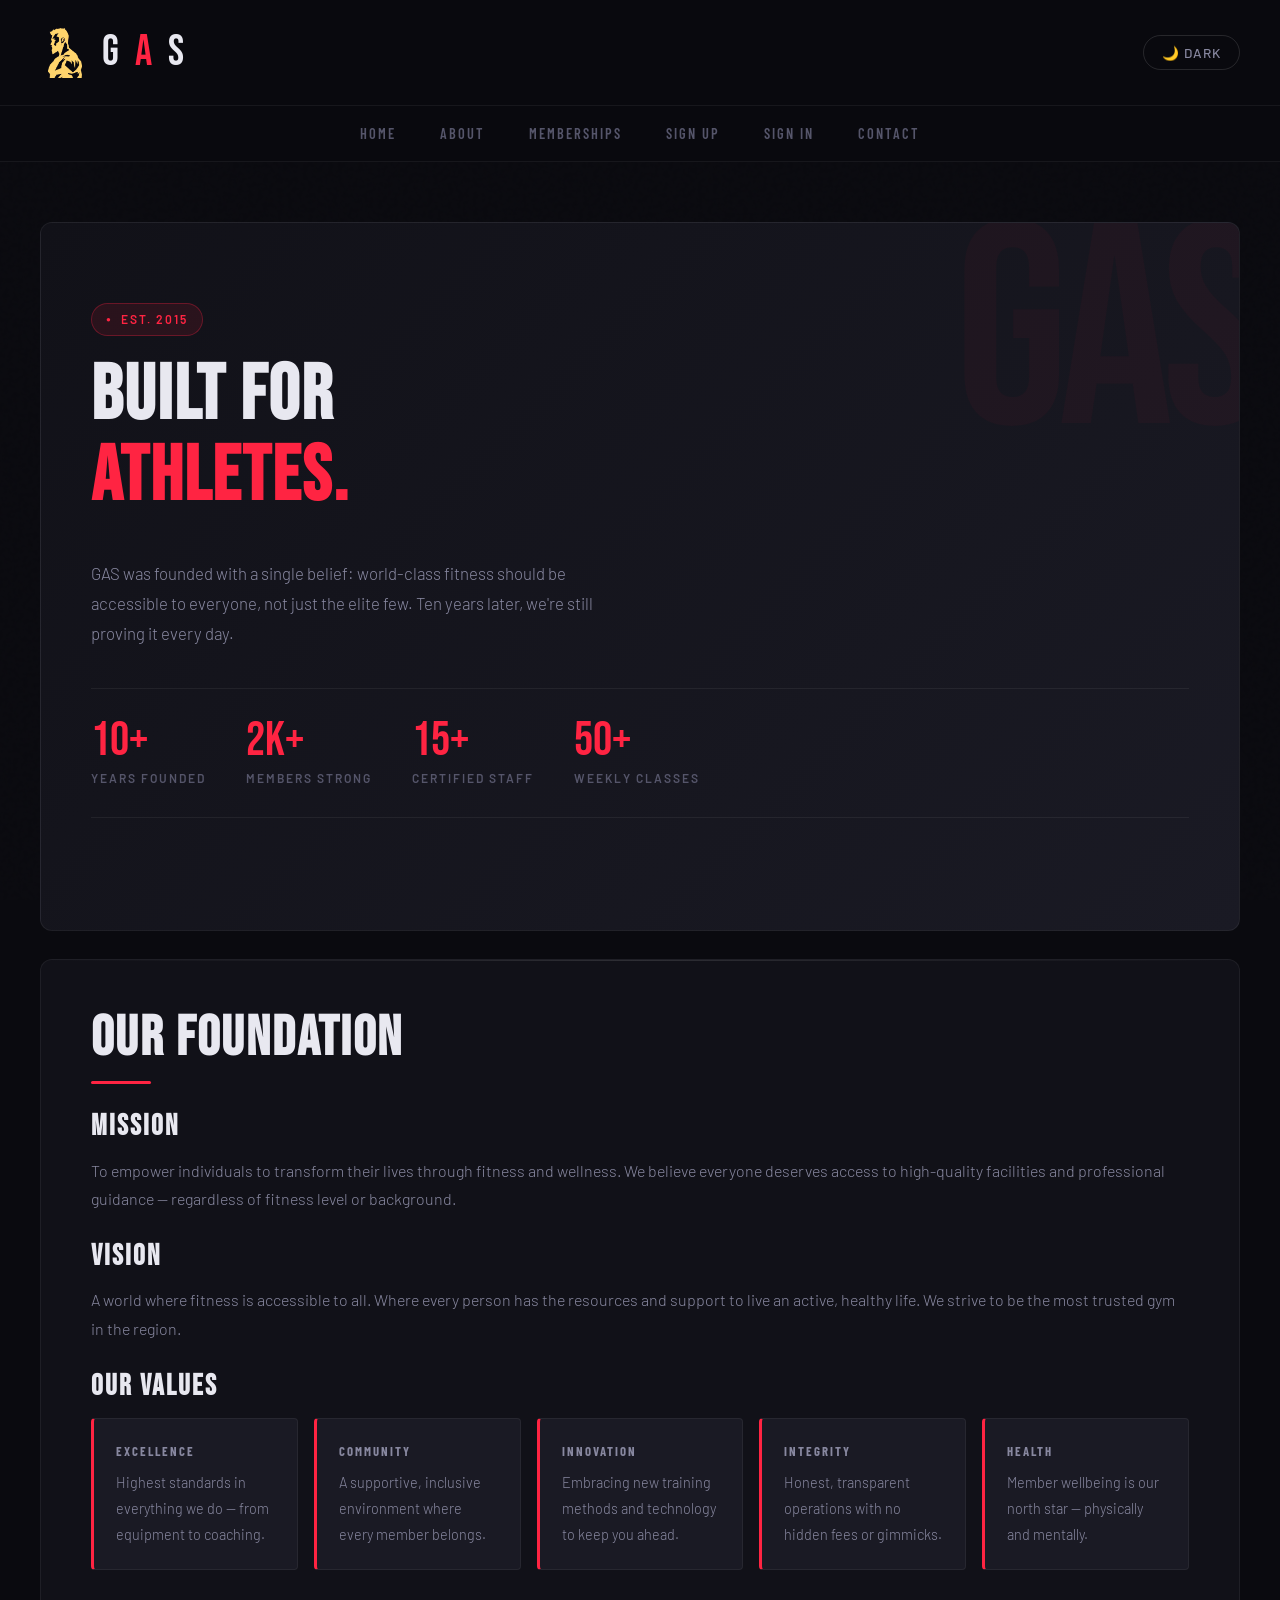
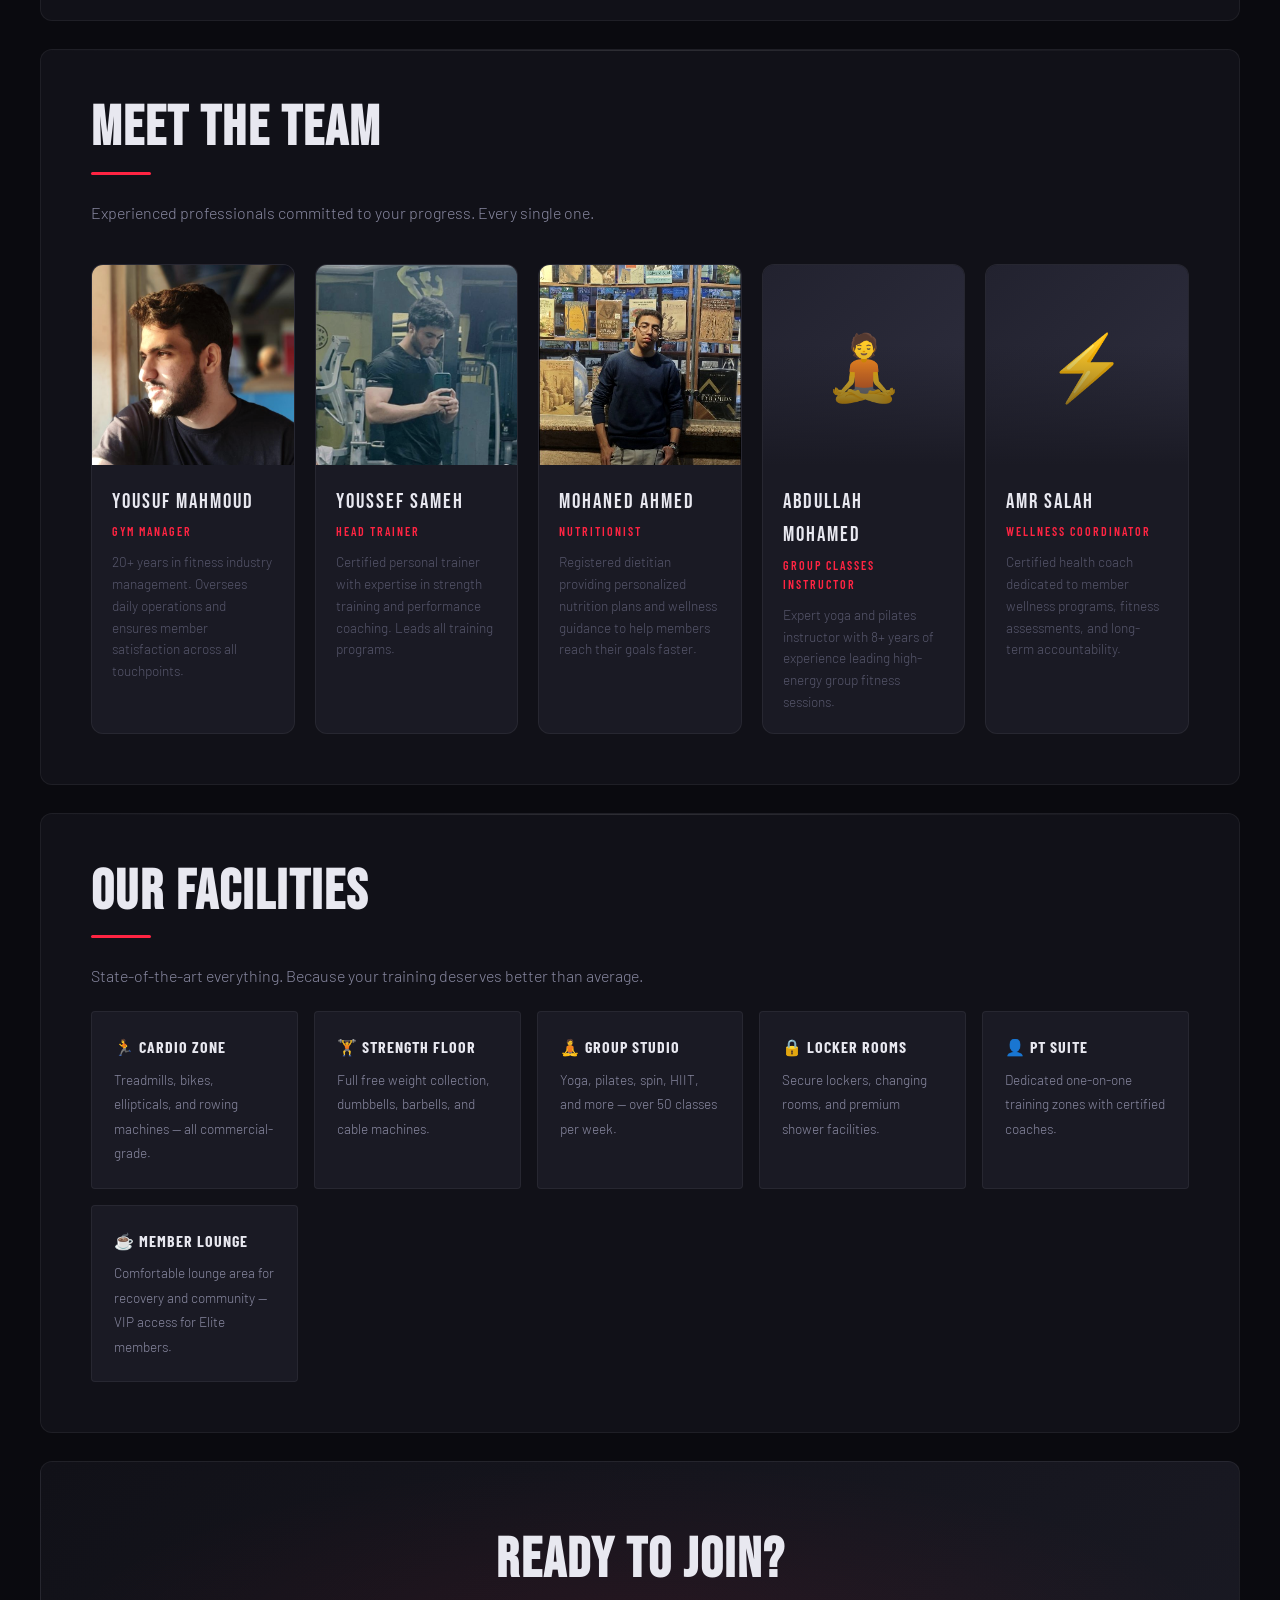
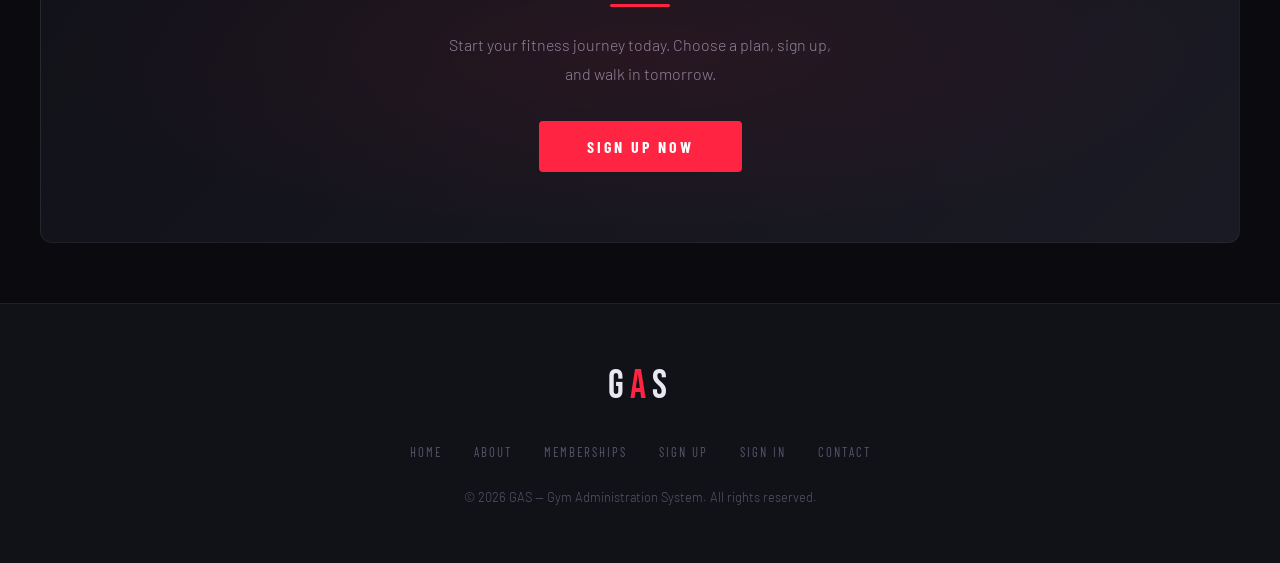
==== commit c24ac1d0: "fix logo" ====
--- a/about.html
+++ b/about.html
@@ -10,7 +10,7 @@
 
 <header>
     <div class="header-top">
-        <div class="logo"><span class="logo-icon">💪</span> G<span>A</span>S</div>
+        <div class="logo"><img src="images/gym-logo1.png" class="logo-icon" alt="GAS Logo"></span> G<span>A</span>S</div>
         <button id="themeToggle" onclick="toggleTheme();">🌙 Dark</button>
     </div>
     <nav>
